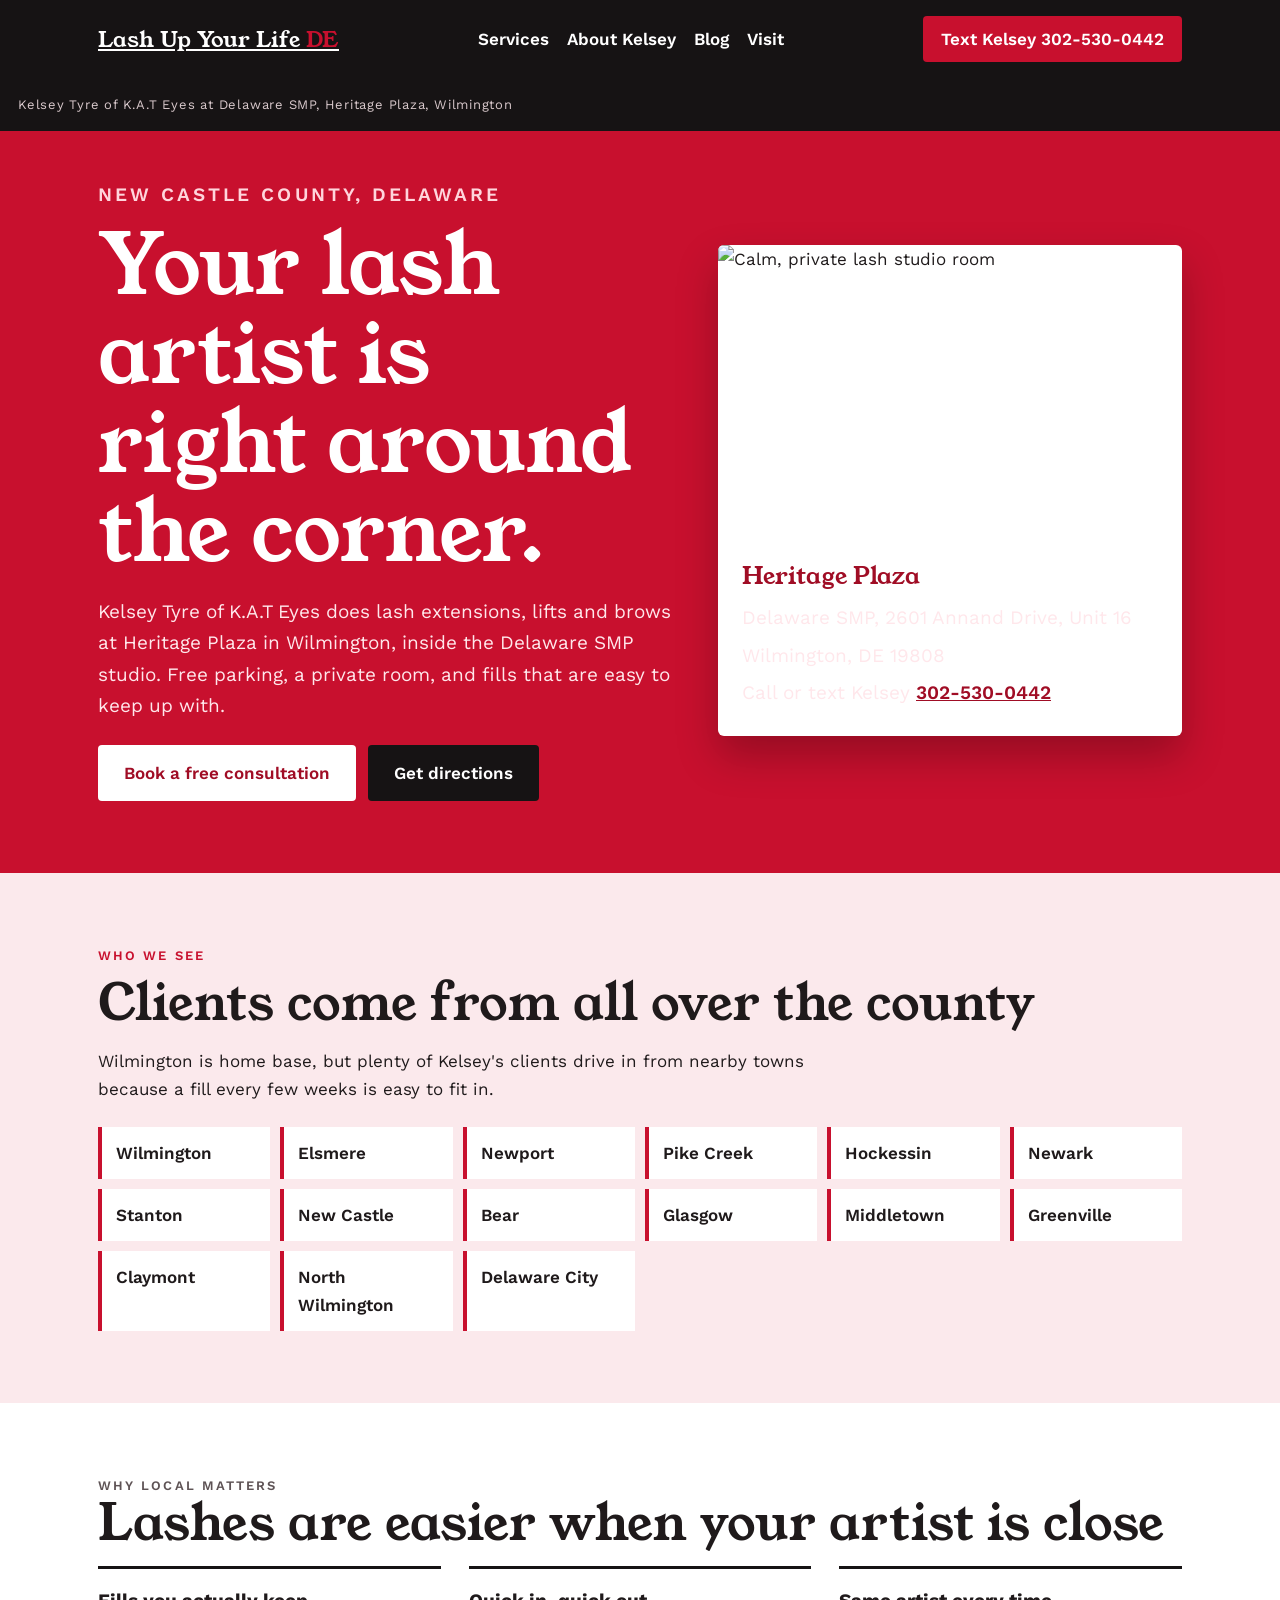
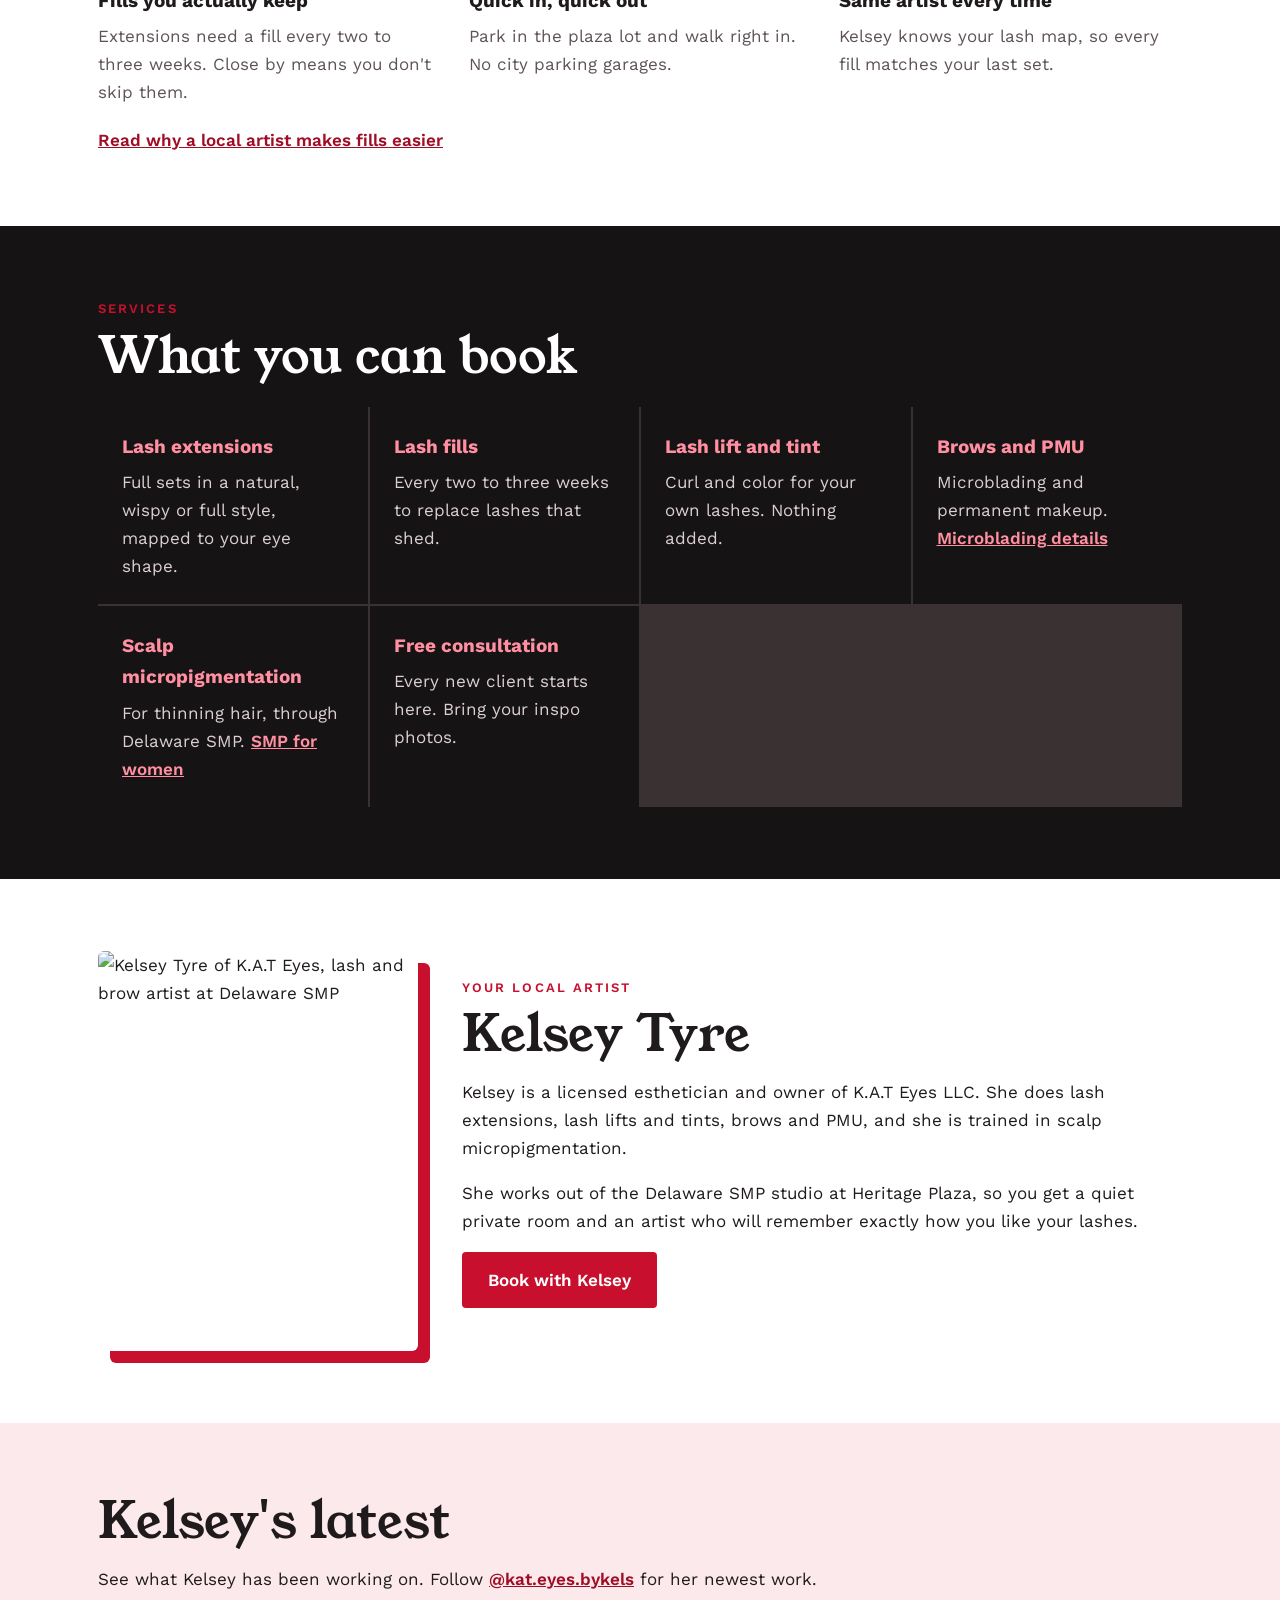
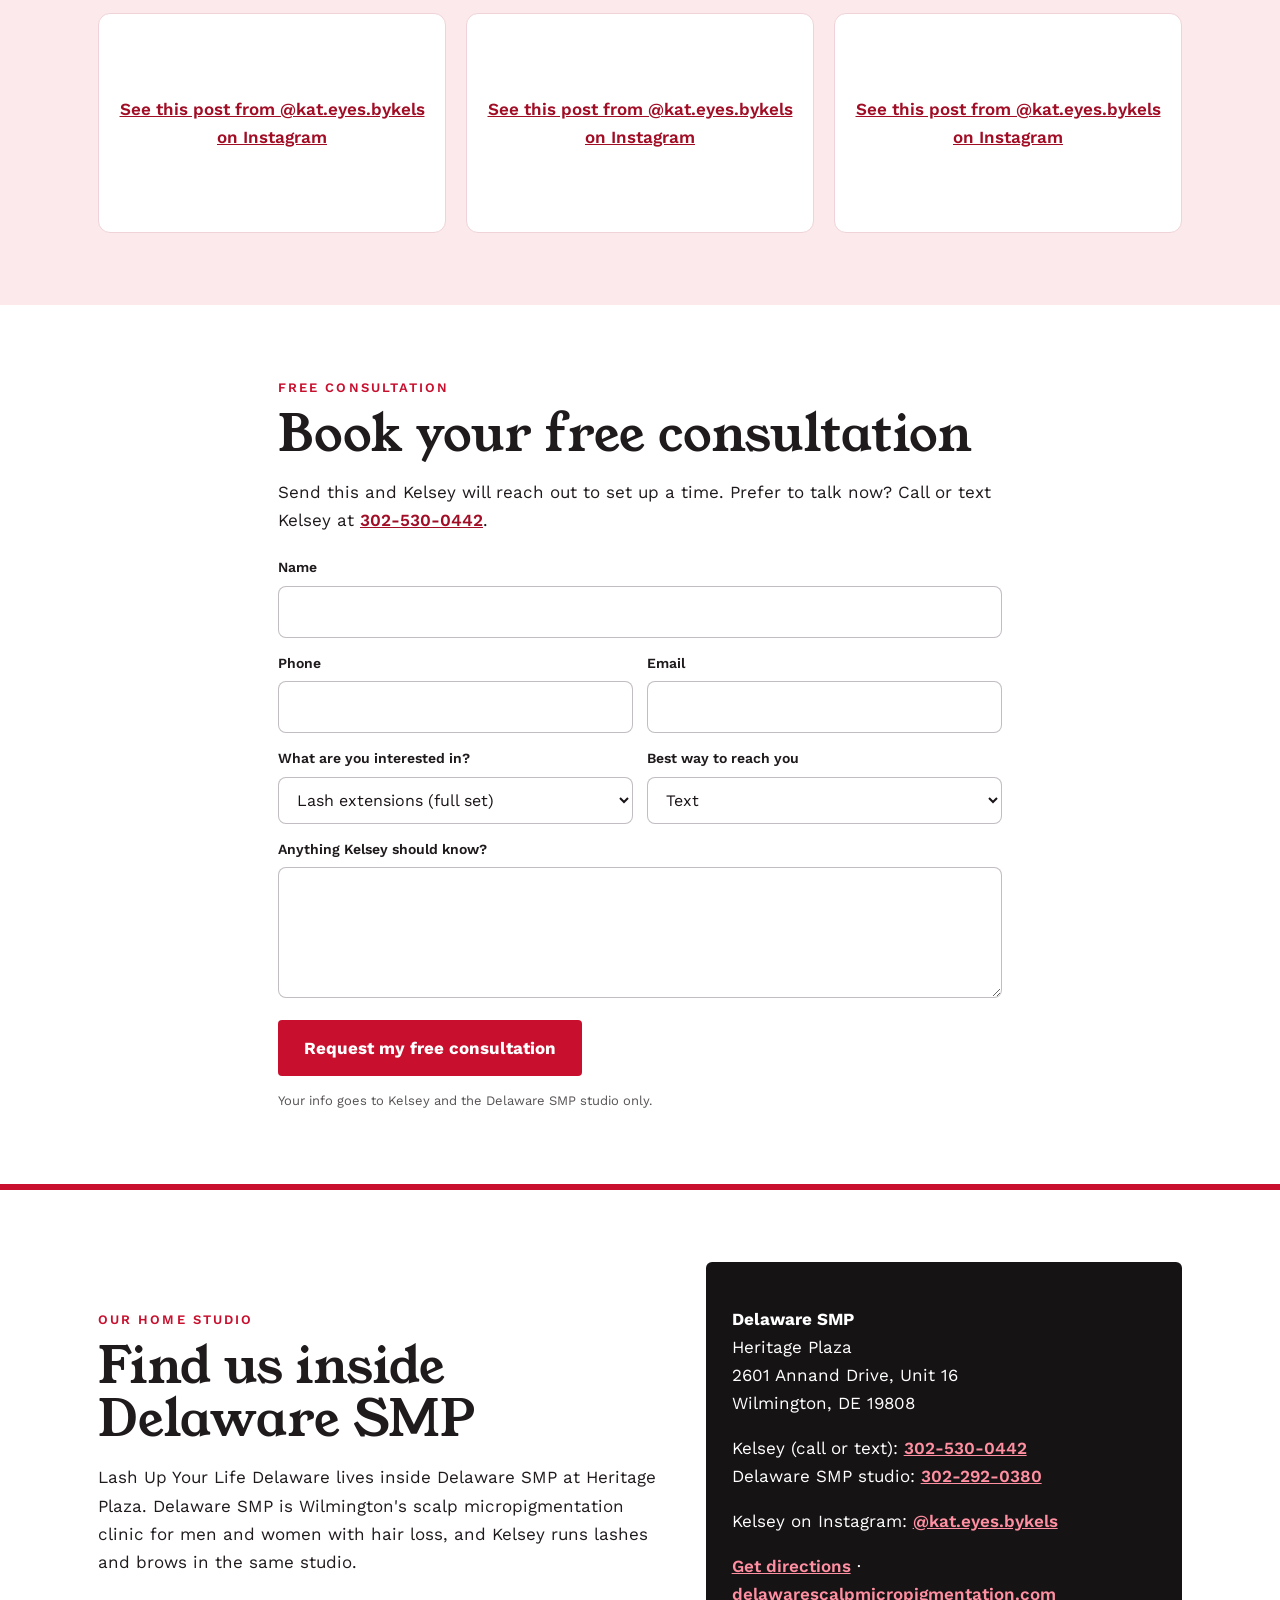
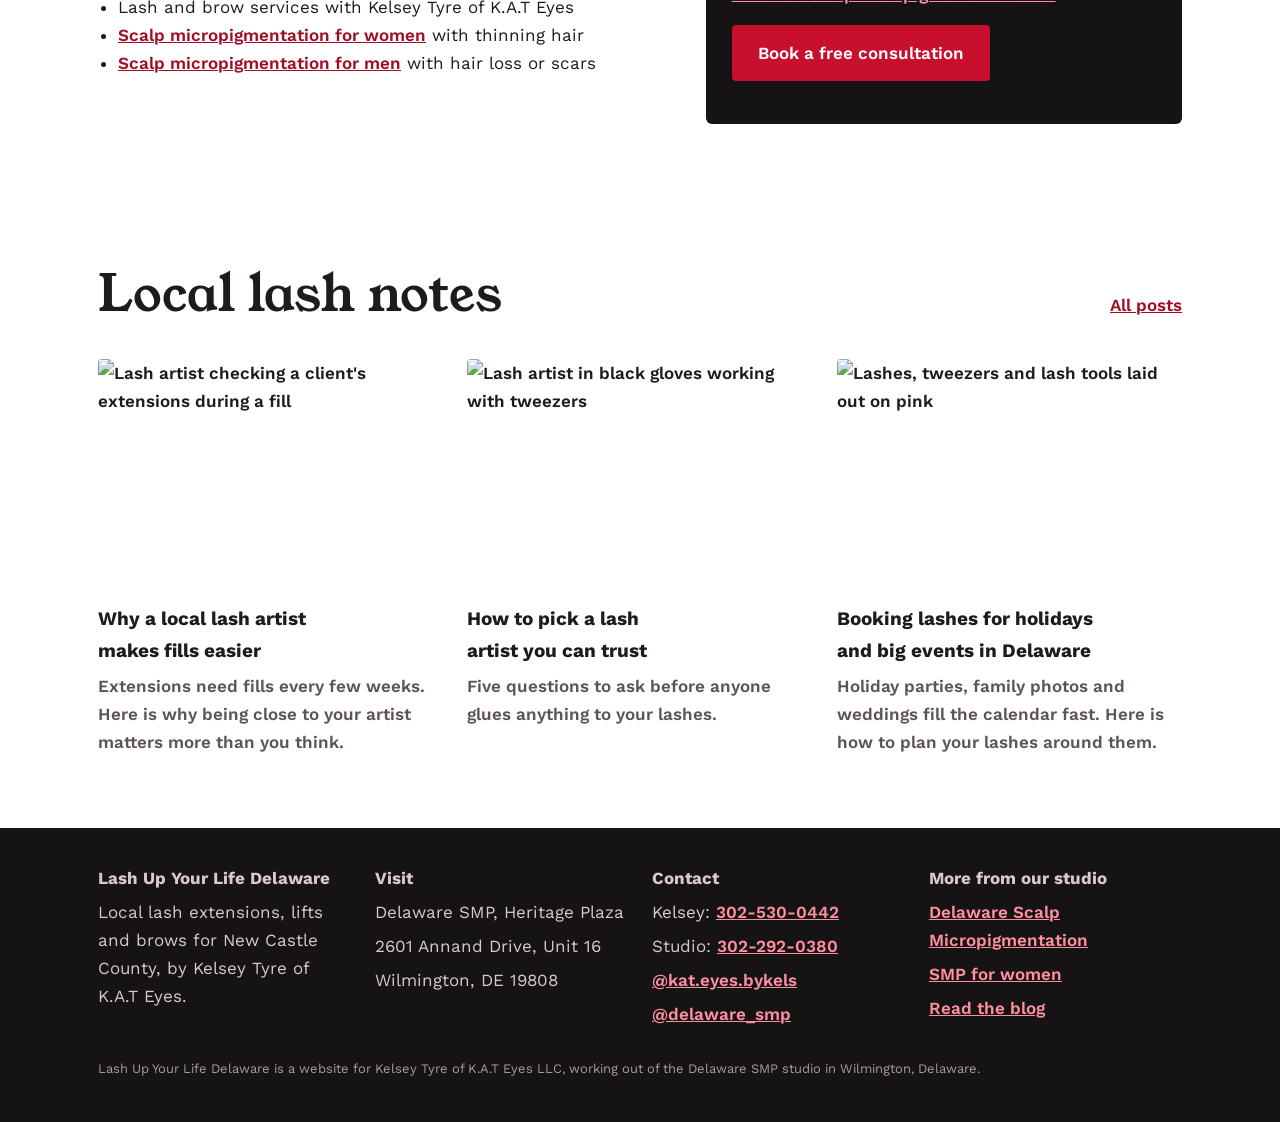
==== index.html @ 557b99e7 "Launch lashupyourlifede.com site" ====
<!doctype html>
<html lang="en">
<head>
<meta charset="utf-8">
<meta name="viewport" content="width=device-width, initial-scale=1, viewport-fit=cover">
<title>Lash Up Your Life Delaware | Lash Extensions in New Castle County</title>
<meta name="description" content="Local lash extensions, lash lifts and brows for Wilmington, Newark, Pike Creek, Hockessin and New Castle County. Kelsey Tyre at Delaware SMP, 2601 Annand Drive.">
<link rel="canonical" href="https://lashupyourlifede.com/">
<meta property="og:type" content="website">
<meta property="og:title" content="Lash Up Your Life Delaware | Lash Extensions in New Castle County">
<meta property="og:description" content="Local lash extensions, lash lifts and brows for Wilmington, Newark, Pike Creek, Hockessin and New Castle County. Kelsey Tyre at Delaware SMP, 2601 Annand Drive.">
<meta property="og:url" content="https://lashupyourlifede.com/">
<meta property="og:image" content="https://images.pexels.com/photos/5128222/pexels-photo-5128222.jpeg?auto=compress&cs=tinysrgb&w=1200">
<link rel="preconnect" href="https://fonts.googleapis.com">
<link rel="preconnect" href="https://fonts.gstatic.com" crossorigin>
<link rel="stylesheet" href="https://fonts.googleapis.com/css2?family=Young+Serif&family=Work+Sans:wght@400;600&display=swap">
<link rel="stylesheet" href="style.css">
</head>
<body>
<a class="skip" href="#main">Skip to content</a>
<script type="application/ld+json">
{"@context":"https://schema.org","@type":"BeautySalon","name":"Lash Up Your Life Delaware","description":"Local lash extensions, lash lifts and brows for New Castle County by Kelsey Tyre at Delaware SMP.","url":"https://lashupyourlifede.com/","telephone":"+1-302-530-0442","image":"https://images.pexels.com/photos/5128222/pexels-photo-5128222.jpeg?auto=compress&cs=tinysrgb&w=1200","address":{"@type":"PostalAddress","streetAddress":"2601 Annand Drive, Unit 16","addressLocality":"Wilmington","addressRegion":"DE","postalCode":"19808","addressCountry":"US"},"employee":{"@type":"Person","name":"Kelsey Tyre","jobTitle":"Licensed esthetician, lash and brow artist","sameAs":"https://www.instagram.com/kat.eyes.bykels/"},"parentOrganization":{"@type":"Organization","name":"Delaware Scalp Micropigmentation","url":"https://delawarescalpmicropigmentation.com/"},"sameAs":["https://www.instagram.com/kat.eyes.bykels/","https://www.instagram.com/delaware_smp/"]}
</script>
<header class="site-head">
<div class="wrap">
<a class="brand" href="index.html">Lash Up Your Life <b>DE</b></a>
<nav aria-label="Main">
<a href="index.html#services">Services</a>
<a href="index.html#kelsey">About Kelsey</a>
<a href="blog/index.html">Blog</a>
<a href="index.html#visit">Visit</a>
</nav>
<a class="head-cta" href="tel:+13025300442">Text Kelsey 302-530-0442</a>
</div>
<p class="tagline wrap">Kelsey Tyre of K.A.T Eyes at Delaware SMP, Heritage Plaza, Wilmington</p>
</header>
<main id="main">
<section class="hero">
<div class="wrap">
<div>
<p class="eyebrow">New Castle County, Delaware</p>
<h1>Your lash artist is right around the corner.</h1>
<p>Kelsey Tyre of K.A.T Eyes does lash extensions, lifts and brows at Heritage Plaza in Wilmington, inside the Delaware SMP studio. Free parking, a private room, and fills that are easy to keep up with.</p>
<div class="actions"><a class="btn" href="#book">Book a free consultation</a><a class="btn dark" href="https://www.google.com/maps/search/?api=1&query=2601+Annand+Drive+Unit+16+Wilmington+DE+19808">Get directions</a></div>
</div>
<div class="addr">
<img src="https://images.pexels.com/photos/5128222/pexels-photo-5128222.jpeg?auto=compress&cs=tinysrgb&w=900" alt="Calm, private lash studio room" loading="lazy">
<div><p class="pin">Heritage Plaza</p><p>Delaware SMP, 2601 Annand Drive, Unit 16</p><p>Wilmington, DE 19808</p><p>Call or text Kelsey <a href="tel:+13025300442">302-530-0442</a></p></div>
</div>
</div>
</section>

<section class="towns">
<div class="wrap">
<p class="eyebrow">Who we see</p>
<h2>Clients come from all over the county</h2>
<p style="max-width:42em">Wilmington is home base, but plenty of Kelsey's clients drive in from nearby towns because a fill every few weeks is easy to fit in.</p>
<ul class="town-grid"><li>Wilmington</li><li>Elsmere</li><li>Newport</li><li>Pike Creek</li><li>Hockessin</li><li>Newark</li><li>Stanton</li><li>New Castle</li><li>Bear</li><li>Glasgow</li><li>Middletown</li><li>Greenville</li><li>Claymont</li><li>North Wilmington</li><li>Delaware City</li></ul>
</div>
</section>

<section class="why">
<div class="wrap">
<p class="eyebrow">Why local matters</p>
<h2>Lashes are easier when your artist is close</h2>
<div class="grid">
<div><h3>Fills you actually keep</h3><p>Extensions need a fill every two to three weeks. Close by means you don't skip them.</p></div>
<div><h3>Quick in, quick out</h3><p>Park in the plaza lot and walk right in. No city parking garages.</p></div>
<div><h3>Same artist every time</h3><p>Kelsey knows your lash map, so every fill matches your last set.</p></div>
</div>
<p style="margin-top:20px"><a href="blog/why-a-local-lash-artist-matters-for-fills.html">Read why a local artist makes fills easier</a></p>
</div>
</section>

<section class="svc" id="services">
<div class="wrap">
<p class="eyebrow">Services</p>
<h2>What you can book</h2>
<div class="list">
<div><h3>Lash extensions</h3><p>Full sets in a natural, wispy or full style, mapped to your eye shape.</p></div>
<div><h3>Lash fills</h3><p>Every two to three weeks to replace lashes that shed.</p></div>
<div><h3>Lash lift and tint</h3><p>Curl and color for your own lashes. Nothing added.</p></div>
<div><h3>Brows and PMU</h3><p>Microblading and permanent makeup. <a href="https://delawarescalpmicropigmentation.com/microblading/">Microblading details</a></p></div>
<div><h3>Scalp micropigmentation</h3><p>For thinning hair, through Delaware SMP. <a href="https://delawarescalpmicropigmentation.com/scalp-micropigmentation-for-women/">SMP for women</a></p></div>
<div><h3>Free consultation</h3><p>Every new client starts here. Bring your inspo photos.</p></div>
</div>
</div>
</section>

<section class="kelsey" id="kelsey">
<div class="wrap">
<img src="https://delawarescalpmicropigmentation.com/wp-content/uploads/2023/03/Kelsey-Bio-Pic.jpeg" alt="Kelsey Tyre of K.A.T Eyes, lash and brow artist at Delaware SMP" loading="lazy">
<div>
<p class="eyebrow">Your local artist</p>
<h2>Kelsey Tyre</h2>
<p>Kelsey is a licensed esthetician and owner of K.A.T Eyes LLC. She does lash extensions, lash lifts and tints, brows and PMU, and she is trained in scalp micropigmentation.</p>
<p>She works out of the Delaware SMP studio at Heritage Plaza, so you get a quiet private room and an artist who will remember exactly how you like your lashes.</p>
<p><a class="btn" href="#book">Book with Kelsey</a></p>
</div>
</div>
</section>

<section class="ig" aria-labelledby="ig-h">
<div class="wrap">
<h2 id="ig-h">Kelsey's latest</h2>
<p>See what Kelsey has been working on. Follow <a href="https://www.instagram.com/kat.eyes.bykels/">@kat.eyes.bykels</a> for her newest work.</p>
<div class="ig-grid"><div><blockquote class="instagram-media" data-instgrm-permalink="https://www.instagram.com/kat.eyes.bykels/reel/ChXa_5qDb-F/" data-instgrm-version="14"><a href="https://www.instagram.com/kat.eyes.bykels/reel/ChXa_5qDb-F/">See this post from @kat.eyes.bykels on Instagram</a></blockquote></div><div><blockquote class="instagram-media" data-instgrm-permalink="https://www.instagram.com/kat.eyes.bykels/reel/DRUWjU0DYQO/" data-instgrm-version="14"><a href="https://www.instagram.com/kat.eyes.bykels/reel/DRUWjU0DYQO/">See this post from @kat.eyes.bykels on Instagram</a></blockquote></div><div><blockquote class="instagram-media" data-instgrm-permalink="https://www.instagram.com/kat.eyes.bykels/p/DbBPO_AkaxG/" data-instgrm-version="14"><a href="https://www.instagram.com/kat.eyes.bykels/p/DbBPO_AkaxG/">See this post from @kat.eyes.bykels on Instagram</a></blockquote></div></div>
</div>
</section>
<script async src="https://www.instagram.com/embed.js"></script>

<section class="book" id="book" aria-labelledby="book-h">
<div class="wrap narrow">
<p class="eyebrow">Free consultation</p>
<h2 id="book-h">Book your free consultation</h2>
<p>Send this and Kelsey will reach out to set up a time. Prefer to talk now? Call or text Kelsey at <a href="tel:+13025300442">302-530-0442</a>.</p>
<form class="book-form" action="https://formsubmit.co/delawaresmp@gmail.com" method="POST">
<input type="hidden" name="_subject" value="New consult request from lashupyourlifede.com">
<input type="hidden" name="_cc" value="kat.eyes.bykels@gmail.com">
<input type="hidden" name="_template" value="table">
<input type="hidden" name="_next" value="https://lashupyourlifede.com/thanks.html">
<input type="hidden" name="Website" value="lashupyourlifede.com">
<input type="hidden" name="Came from" class="src" value="Direct or unknown">
<input type="hidden" name="Page" class="pg" value="">
<input type="text" name="_honey" class="hp" tabindex="-1" autocomplete="off" aria-hidden="true">
<div class="row"><label for="f-name">Name</label><input id="f-name" name="Name" required autocomplete="name"></div>
<div class="row two"><div><label for="f-phone">Phone</label><input id="f-phone" name="Phone" type="tel" required autocomplete="tel"></div>
<div><label for="f-email">Email</label><input id="f-email" name="email" type="email" required autocomplete="email"></div></div>
<div class="row two"><div><label for="f-svc">What are you interested in?</label><select id="f-svc" name="Service"><option>Lash extensions (full set)</option><option>Lash fill</option><option>Lash lift and tint</option><option>Microblading or brows</option><option>Scalp micropigmentation</option><option>Not sure yet</option></select></div>
<div><label for="f-pref">Best way to reach you</label><select id="f-pref" name="Contact preference"><option>Text</option><option>Call</option><option>Email</option></select></div></div>
<div class="row"><label for="f-msg">Anything Kelsey should know?</label><textarea id="f-msg" name="Message" rows="4"></textarea></div>
<button class="btn" type="submit">Request my free consultation</button>
<p class="fine">Your info goes to Kelsey and the Delaware SMP studio only.</p>
</form>
<script>
(function(){try{var f=document.querySelector('.book-form');if(!f)return;var q=new URLSearchParams(location.search),r=document.referrer,src='Direct or unknown';
if(q.get('utm_source'))src=q.get('utm_source')+(q.get('utm_campaign')?' / '+q.get('utm_campaign'):'');
else if(r){var h=new URL(r).hostname.replace(/^www\./,'');if(h!==location.hostname.replace(/^www\./,''))src=/google\./.test(h)?'Google search':/instagram\./.test(h)?'Instagram':/facebook\.|fb\./.test(h)?'Facebook':/bing\./.test(h)?'Bing':h;}
try{var saved=sessionStorage.getItem('lead_src');if(saved&&src==='Direct or unknown')src=saved;else sessionStorage.setItem('lead_src',src);}catch(e){}
f.querySelector('.src').value=src;f.querySelector('.pg').value=location.href.split('#')[0];}catch(e){}})();
</script>
</div>
</section>
<section class="smp-block" id="visit" aria-labelledby="smp-h">
<div class="wrap">
<div>
<p class="eyebrow">Our home studio</p>
<h2 id="smp-h">Find us inside Delaware SMP</h2>
<p>Lash Up Your Life Delaware lives inside Delaware SMP at Heritage Plaza. Delaware SMP is Wilmington's scalp micropigmentation clinic for men and women with hair loss, and Kelsey runs lashes and brows in the same studio.</p>
<ul>
<li>Lash and brow services with Kelsey Tyre of K.A.T Eyes</li>
<li><a href="https://delawarescalpmicropigmentation.com/scalp-micropigmentation-for-women/">Scalp micropigmentation for women</a> with thinning hair</li>
<li><a href="https://delawarescalpmicropigmentation.com/">Scalp micropigmentation for men</a> with hair loss or scars</li>
</ul>
</div>
<div class="smp-card">
<p><strong>Delaware SMP</strong><br>Heritage Plaza<br>2601 Annand Drive, Unit 16<br>Wilmington, DE 19808</p>
<p>Kelsey (call or text): <a href="tel:+13025300442">302-530-0442</a><br>Delaware SMP studio: <a href="tel:+13022920380">302-292-0380</a></p>
<p>Kelsey on Instagram: <a href="https://www.instagram.com/kat.eyes.bykels/">@kat.eyes.bykels</a></p>
<p><a href="https://www.google.com/maps/search/?api=1&query=2601+Annand+Drive+Unit+16+Wilmington+DE+19808">Get directions</a> · <a href="https://delawarescalpmicropigmentation.com/">delawarescalpmicropigmentation.com</a></p>
<p><a class="btn" href="#book">Book a free consultation</a></p>
</div>
</div>
</section>

<section class="blog-teaser" aria-labelledby="blog-h">
<div class="wrap">
<div class="teaser-head"><h2 id="blog-h">Local lash notes</h2><a href="blog/index.html">All posts</a></div>
<div class="post-list"><a class="post-card" href="blog/why-a-local-lash-artist-matters-for-fills.html"><img src="https://images.pexels.com/photos/5128233/pexels-photo-5128233.jpeg?auto=compress&cs=tinysrgb&w=1200" alt="Lash artist checking a client&#x27;s extensions during a fill" loading="lazy"><h3>Why a local lash artist makes fills easier</h3><p>Extensions need fills every few weeks. Here is why being close to your artist matters more than you think.</p></a><a class="post-card" href="blog/how-to-pick-a-lash-artist.html"><img src="https://images.pexels.com/photos/5128234/pexels-photo-5128234.jpeg?auto=compress&cs=tinysrgb&w=1200" alt="Lash artist in black gloves working with tweezers" loading="lazy"><h3>How to pick a lash artist you can trust</h3><p>Five questions to ask before anyone glues anything to your lashes.</p></a><a class="post-card" href="blog/booking-lashes-for-holidays-and-events.html"><img src="https://images.pexels.com/photos/8558539/pexels-photo-8558539.jpeg?auto=compress&cs=tinysrgb&w=1200" alt="Lashes, tweezers and lash tools laid out on pink" loading="lazy"><h3>Booking lashes for holidays and big events in Delaware</h3><p>Holiday parties, family photos and weddings fill the calendar fast. Here is how to plan your lashes around them.</p></a></div>
</div>
</section>

</main>
<footer class="site-foot">
<div class="wrap">
<div><p><strong>Lash Up Your Life Delaware</strong></p><p>Local lash extensions, lifts and brows for New Castle County, by Kelsey Tyre of K.A.T Eyes.</p></div>
<div><p><strong>Visit</strong></p><p>Delaware SMP, Heritage Plaza</p><p>2601 Annand Drive, Unit 16</p><p>Wilmington, DE 19808</p></div>
<div><p><strong>Contact</strong></p><p>Kelsey: <a href="tel:+13025300442">302-530-0442</a></p><p>Studio: <a href="tel:+13022920380">302-292-0380</a></p><p><a href="https://www.instagram.com/kat.eyes.bykels/">@kat.eyes.bykels</a></p><p><a href="https://www.instagram.com/delaware_smp/">@delaware_smp</a></p></div>
<div><p><strong>More from our studio</strong></p><p><a href="https://delawarescalpmicropigmentation.com/">Delaware Scalp Micropigmentation</a></p><p><a href="https://delawarescalpmicropigmentation.com/scalp-micropigmentation-for-women/">SMP for women</a></p><p><a href="blog/index.html">Read the blog</a></p></div>
<p class="legal">Lash Up Your Life Delaware is a website for Kelsey Tyre of K.A.T Eyes LLC, working out of the Delaware SMP studio in Wilmington, Delaware.</p>
</div>
</footer>
</body>
</html>
---- style.css ----
*{box-sizing:border-box}
html{scroll-behavior:smooth}
@media (prefers-reduced-motion:reduce){html{scroll-behavior:auto}}
body{margin:0}
img{max-width:100%;display:block}
a:focus-visible,button:focus-visible,summary:focus-visible{outline:3px solid currentColor;outline-offset:3px}
.wrap{max-width:1120px;margin:0 auto;padding-left:max(18px,env(safe-area-inset-left,0px));padding-right:max(18px,env(safe-area-inset-right,0px))}
.narrow{max-width:760px}
h1,h2,h3{text-wrap:balance}
.skip{position:absolute;left:-999px}.skip:focus{left:12px;top:12px;z-index:9;background:#fff;color:#000;padding:8px}
.site-head .wrap{display:flex;align-items:center;justify-content:space-between;gap:14px;flex-wrap:wrap;padding-block:16px}
.site-head nav{display:flex;gap:18px;flex-wrap:wrap}
.site-head nav a{text-decoration:none}
.instagram-media{margin:0!important;min-width:0!important;width:100%!important;max-width:100%!important}
blockquote.instagram-media{display:flex;align-items:center;justify-content:center;min-height:220px;padding:20px;text-align:center;border-radius:12px}
.smp-block .wrap{display:grid;grid-template-columns:1.2fr 1fr;gap:36px;align-items:center}
.smp-block .wrap>*{min-width:0}
.smp-block ul{margin:0;padding-left:20px}
@media(max-width:760px){.smp-block .wrap{grid-template-columns:1fr}}
.site-foot .wrap{display:grid;grid-template-columns:repeat(auto-fit,minmax(200px,1fr));gap:24px;padding-block:36px}
.site-foot p{margin:0 0 6px}
.site-foot .legal{grid-column:1/-1;font-size:13px;opacity:.75}
.post-list{display:grid;grid-template-columns:repeat(auto-fit,minmax(260px,1fr));gap:24px}
.post-card{display:flex;flex-direction:column;text-decoration:none;color:inherit}
.post-card img{width:100%;aspect-ratio:3/2;object-fit:cover}
.post-card h3{margin:14px 0 6px}
.post-card p{margin:0}
article.post{padding-block:48px 64px}
article.post .lead{font-size:1.15em}
article.post img.cover{width:100%;aspect-ratio:16/8;object-fit:cover;margin:24px 0}
article.post h2{margin-top:1.6em}
.crumbs{font-size:14px;margin-bottom:14px}
.book{scroll-margin-top:90px}
.book-form{display:grid;gap:14px;margin-top:22px}
.book-form .row.two{display:grid;grid-template-columns:1fr 1fr;gap:14px}
.book-form .row.two>div{min-width:0}
@media(max-width:600px){.book-form .row.two{grid-template-columns:1fr}}
.book-form label{display:block;font-size:14px;font-weight:600;margin-bottom:6px}
.book-form input,.book-form select,.book-form textarea{width:100%;font:inherit;font-size:16px;padding:12px 14px;border:1px solid rgba(120,110,120,.45);border-radius:8px;background:#fff;color:#1a1418}
.book-form button{border:0;cursor:pointer;justify-self:start;font:inherit;font-weight:700}
.book-form .fine{font-size:13px;opacity:.75;margin:0}
.hp{position:absolute!important;left:-9999px!important;height:1px;width:1px;opacity:0}

/* Layout: red hero with a studio address card, town grid, local-first copy, black and white sections */
:root{--red:#c8102e;--red2:#a00d25;--rose:#fbe9ec;--white:#ffffff;--noir:#161314;--ink:#1f1a1b;--muted:#5e5355;--line:#efd3d8;
--display:"Young Serif",Georgia,serif;--body:"Work Sans",system-ui,sans-serif}
body{background:var(--white);color:var(--ink);font:17px/1.65 var(--body)}
a{color:var(--red2);font-weight:600}
.site-head{background:var(--noir);color:#fff}
.site-head a{color:#fff}
.brand{font:22px var(--display)}
.brand b{color:var(--red);font-weight:400}
.head-cta{background:var(--red);padding:9px 18px;border-radius:4px;text-decoration:none}
.tagline{margin:0;padding-bottom:12px;font-size:13px;color:#d9c9cc;letter-spacing:.06em}
.eyebrow{font-size:13px;letter-spacing:.16em;text-transform:uppercase;color:var(--red);font-weight:600;margin:0 0 10px}
h1,h2{font-family:var(--display);font-weight:400;line-height:1.06;margin:0 0 16px}
h2{font-size:clamp(32px,5vw,50px)}
h3{font-size:19px;margin:0 0 6px}
.btn{display:inline-block;background:var(--red);color:#fff;text-decoration:none;padding:14px 26px;border-radius:4px;font-weight:600}
.btn.dark{background:var(--noir)}
section{padding-block:72px}
.hero{background:var(--red);color:#fff;padding-block:48px 72px}
.hero .wrap{display:grid;grid-template-columns:1.25fr 1fr;gap:40px;align-items:center}
.hero .wrap>*{min-width:0}
.hero .eyebrow{color:#ffd5dc}
.hero h1{font-size:clamp(42px,7.4vw,84px)}
.hero p{font-size:19px;max-width:32em;color:#ffe7eb}
.hero .actions{display:flex;gap:12px;flex-wrap:wrap;margin-top:24px}
.hero .btn{background:#fff;color:var(--red2)}
.hero .btn.dark{background:var(--noir);color:#fff}
.addr{background:#fff;color:var(--ink);border-radius:6px;overflow:hidden;box-shadow:0 20px 40px rgba(0,0,0,.25)}
.addr img{width:100%;aspect-ratio:16/10;object-fit:cover}
.addr div{padding:22px 24px}
.addr p{margin:0 0 6px}
.addr .pin{font-family:var(--display);font-size:24px;color:var(--red2)}
@media(max-width:820px){.hero .wrap{grid-template-columns:1fr}}
.towns{background:var(--rose)}
.town-grid{display:grid;grid-template-columns:repeat(auto-fill,minmax(160px,1fr));gap:10px;list-style:none;padding:0;margin:24px 0 0}
.town-grid li{background:#fff;border-left:4px solid var(--red);padding:12px 14px;font-weight:600}
.why .grid{display:grid;grid-template-columns:repeat(auto-fit,minmax(240px,1fr));gap:28px}
.why .grid div{border-top:3px solid var(--noir);padding-top:16px}
.why p{margin:0;color:var(--muted)}
.svc{background:var(--noir);color:#fff}
.svc h2{color:#fff}
.svc .list{display:grid;grid-template-columns:repeat(auto-fit,minmax(250px,1fr));gap:2px;background:#3a3133;margin-top:24px}
.svc .list div{background:var(--noir);padding:24px}
.svc .list h3{color:#ff8fa1}
.svc .list p{margin:0;color:#ddd0d2}
.svc a{color:#ff8fa1}
.kelsey .wrap{display:grid;grid-template-columns:320px 1fr;gap:44px;align-items:center}
.kelsey .wrap>*{min-width:0}
.kelsey img{width:100%;aspect-ratio:4/5;object-fit:cover;border-radius:6px;box-shadow:12px 12px 0 var(--red)}
@media(max-width:720px){.kelsey .wrap{grid-template-columns:1fr}.kelsey img{max-width:280px}}
.ig{background:var(--rose)}
.ig-grid{display:grid;grid-template-columns:repeat(auto-fit,minmax(260px,1fr));gap:20px;margin-top:20px}
blockquote.instagram-media{background:#fff;border:1px solid var(--line)}
.smp-block{background:var(--white);border-top:6px solid var(--red)}
.smp-card{background:var(--noir);color:#fff;border-radius:6px;padding:26px}
.smp-card a{color:#ff8fa1}
.smp-card .btn{color:#fff}
.teaser-head{display:flex;justify-content:space-between;align-items:baseline;gap:12px;flex-wrap:wrap;margin-bottom:22px}
.post-card img{border-radius:4px}
.post-card p{color:var(--muted)}
.blog-hero{background:var(--red);color:#fff;padding-block:48px}
.blog-hero a{color:#fff}
.blog-hero h1{font-size:clamp(38px,6vw,64px)}
.site-foot{background:var(--noir);color:#d9c9cc}
.site-foot a{color:#ff8fa1}
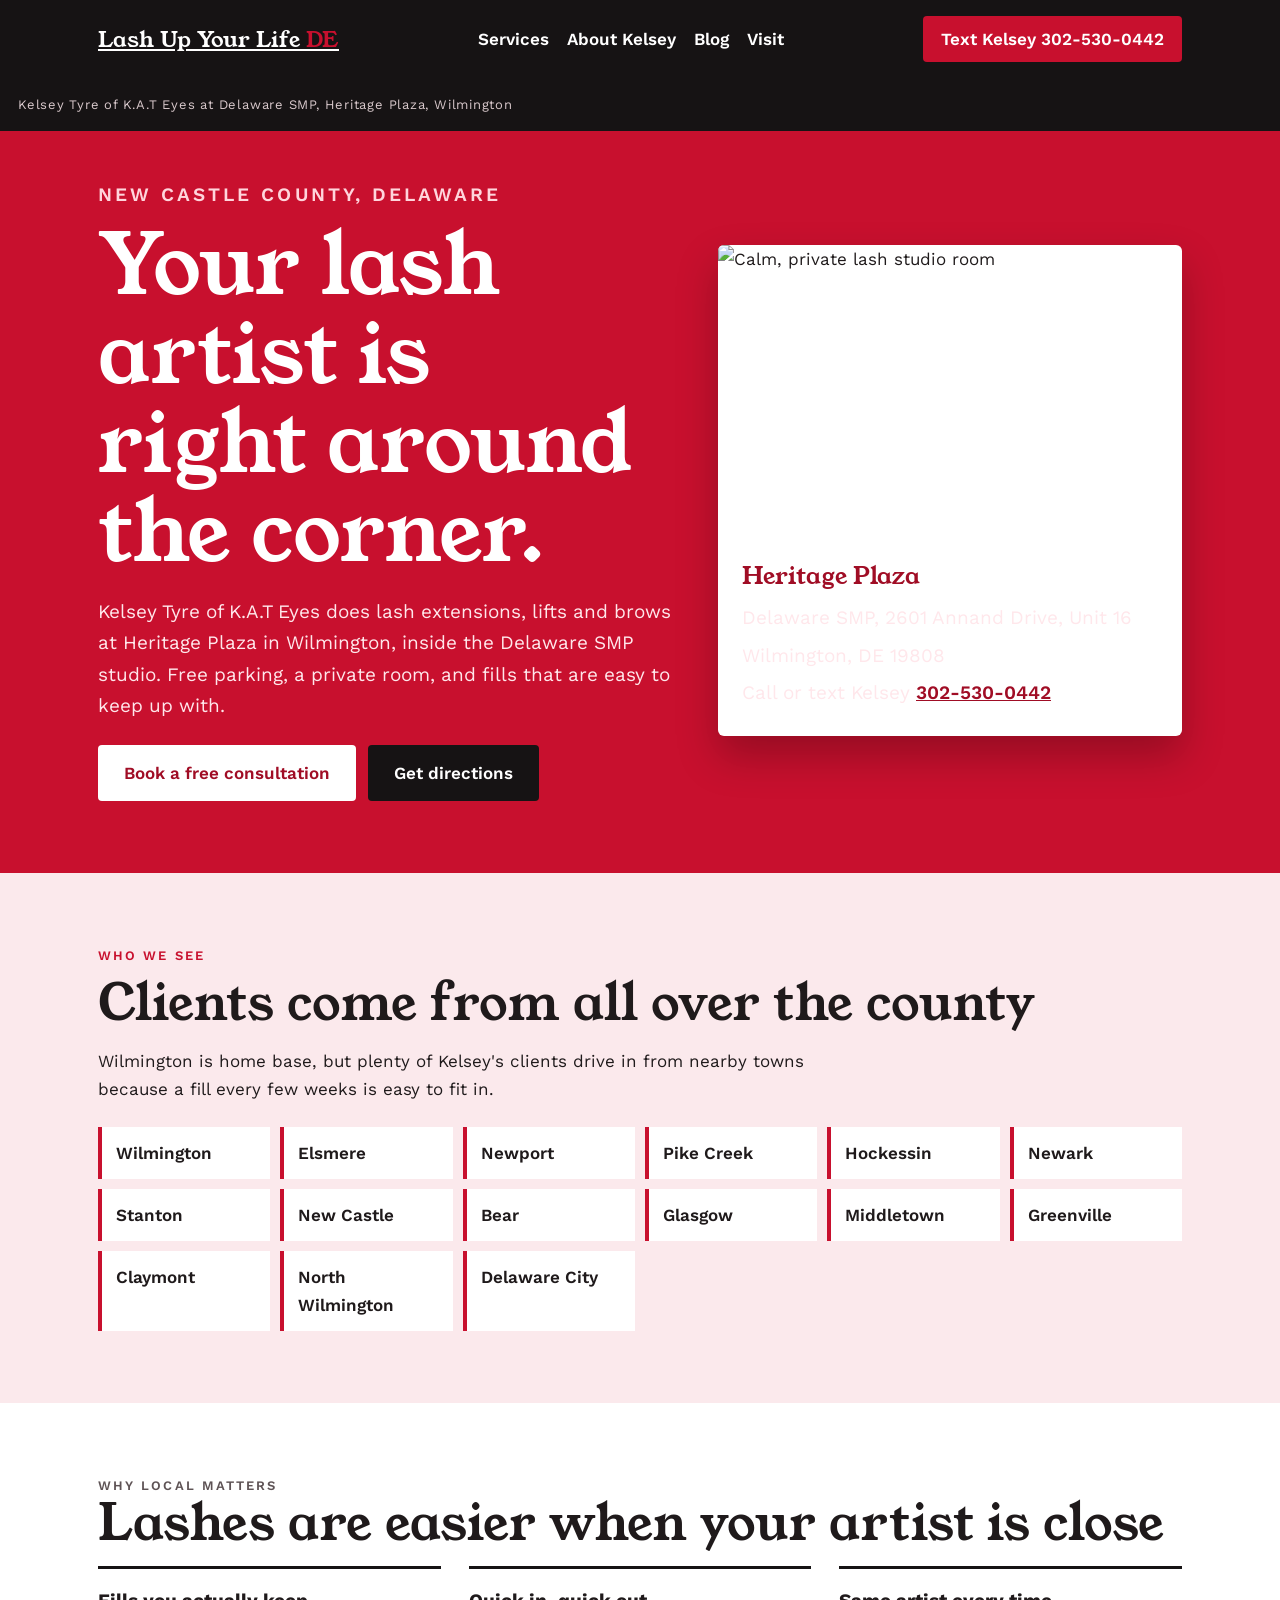
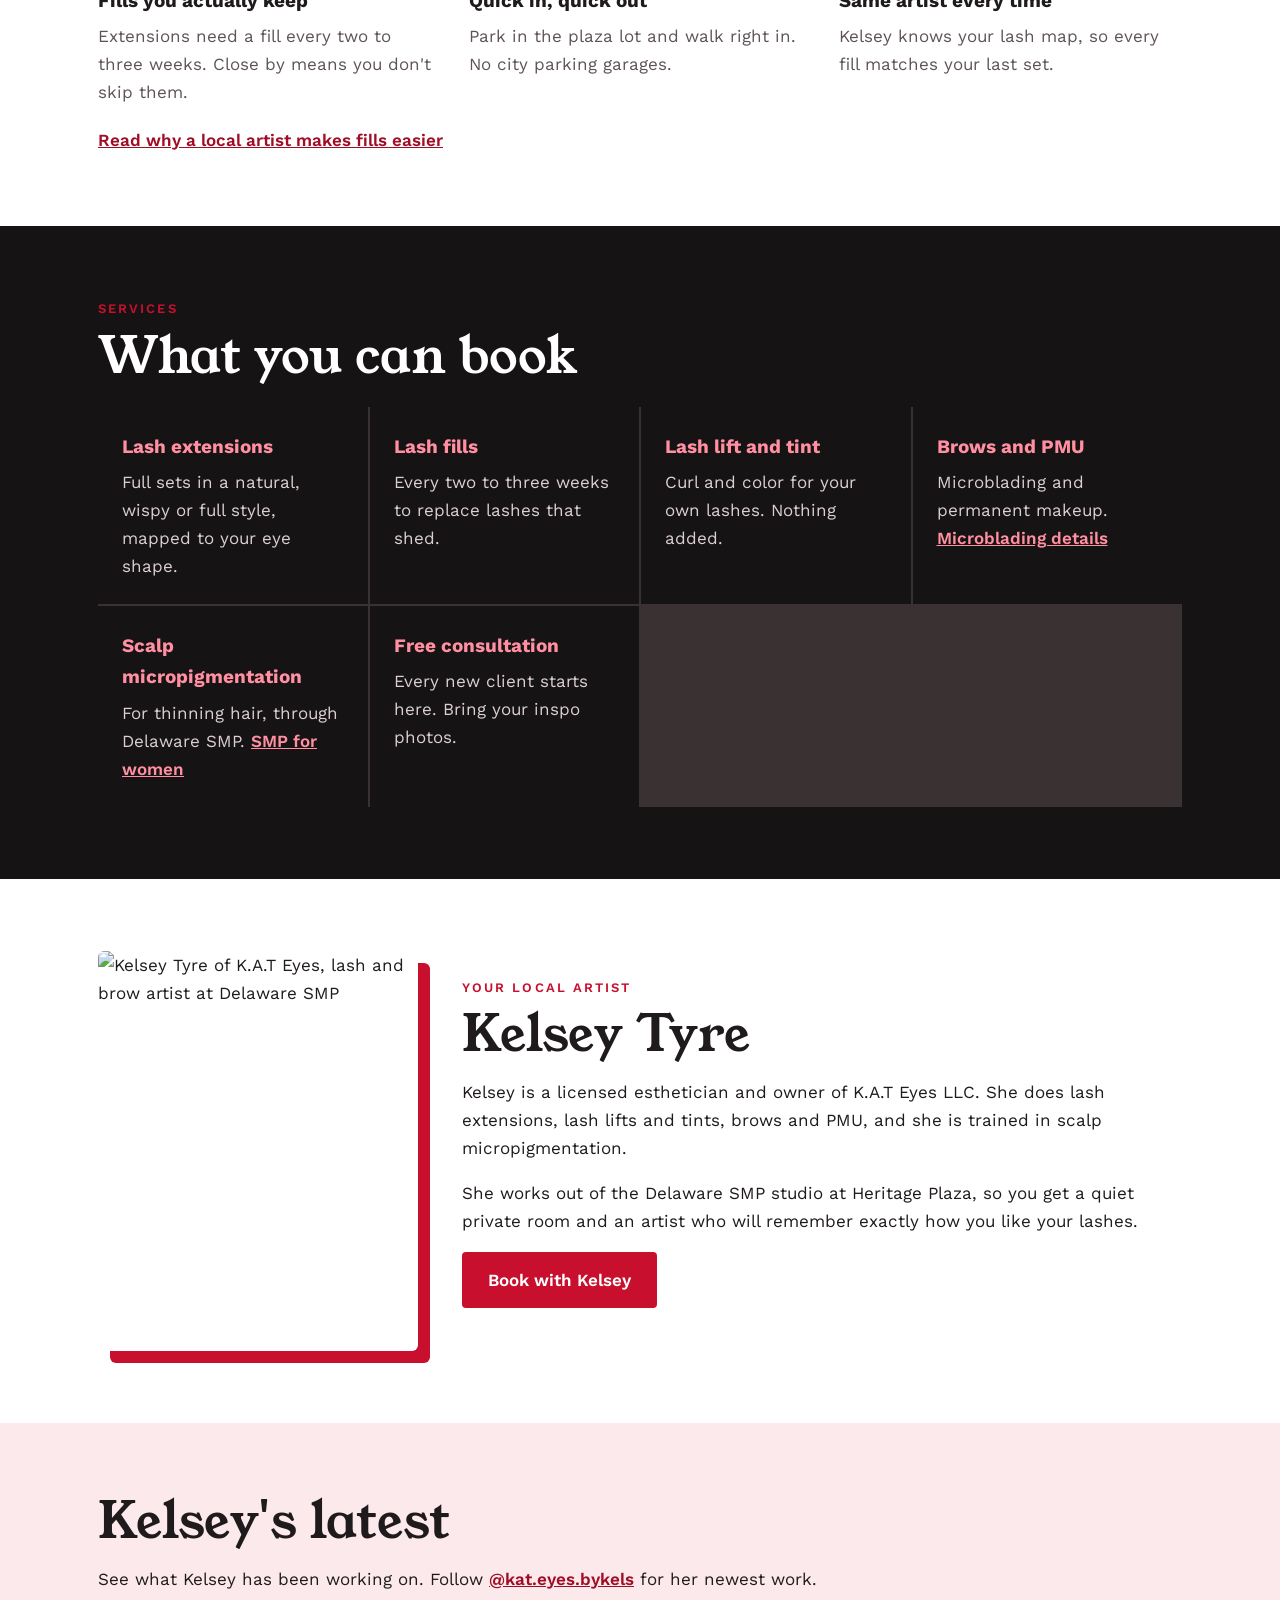
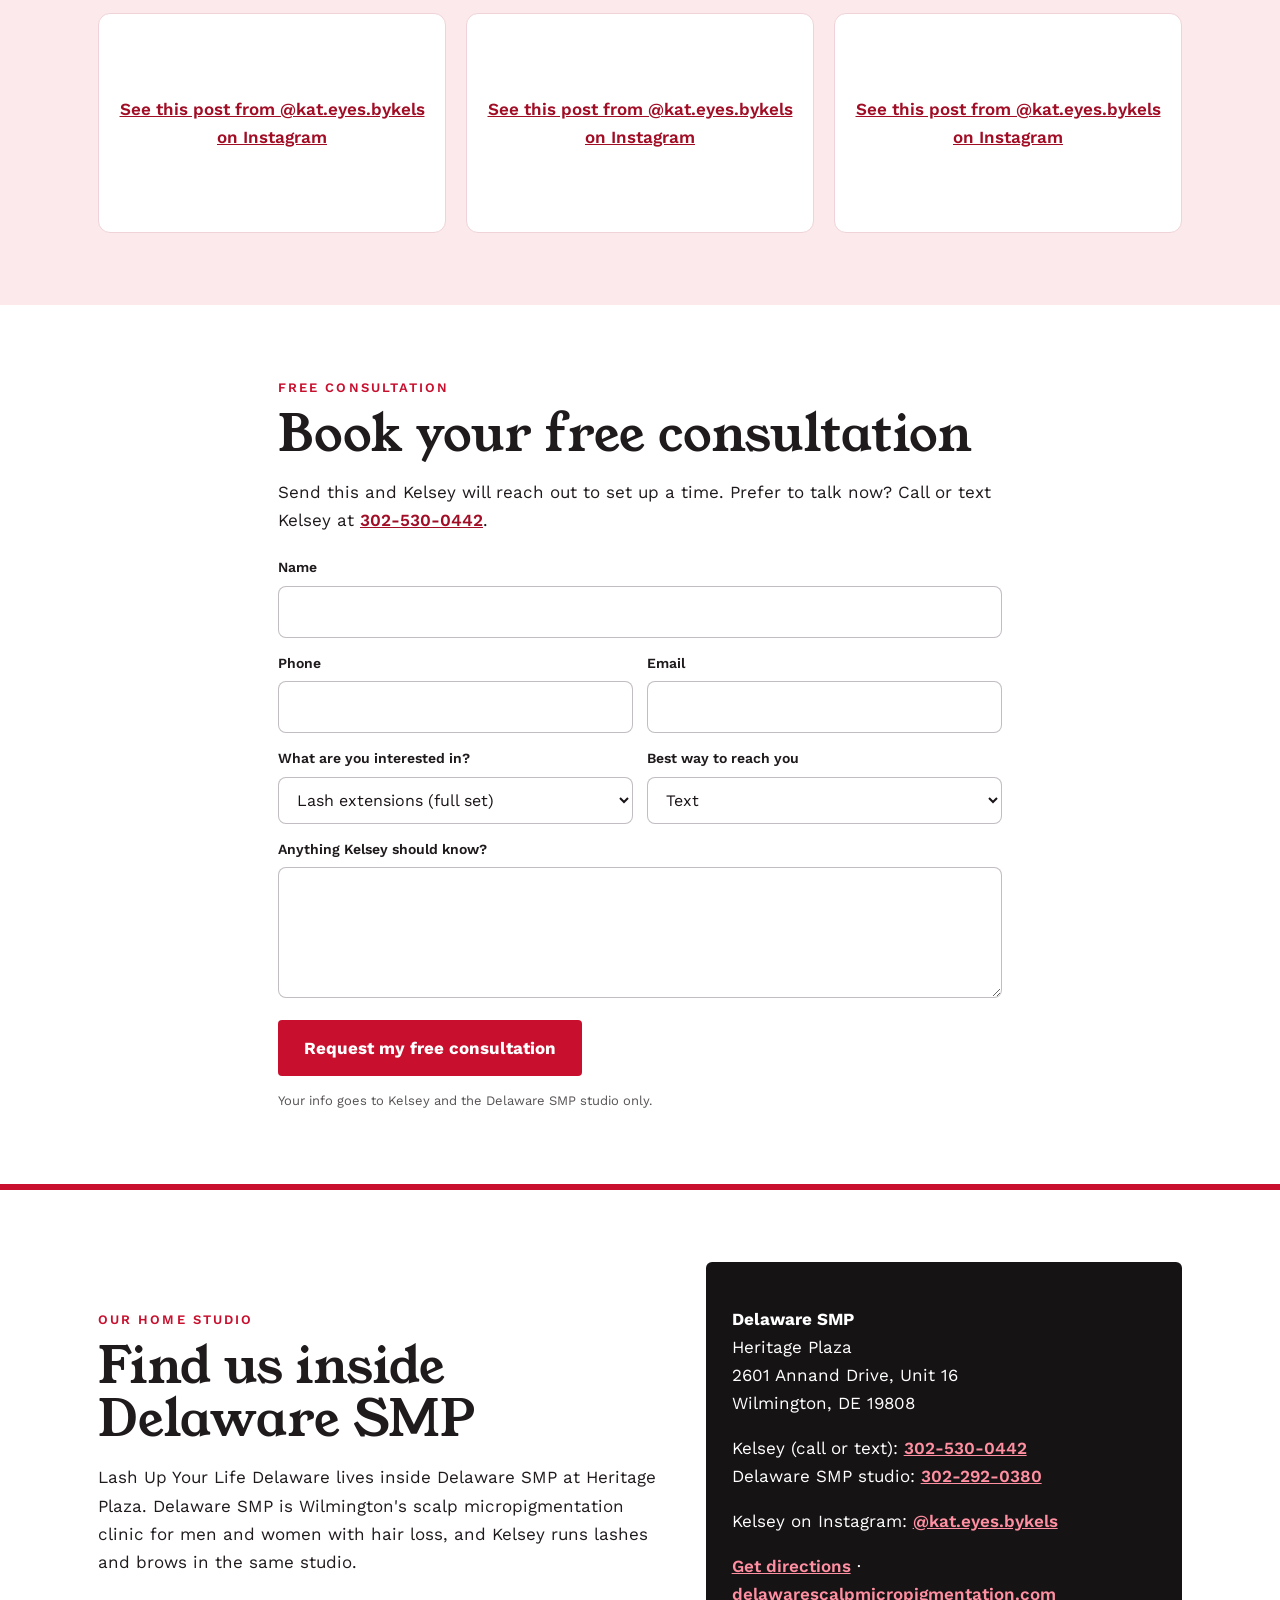
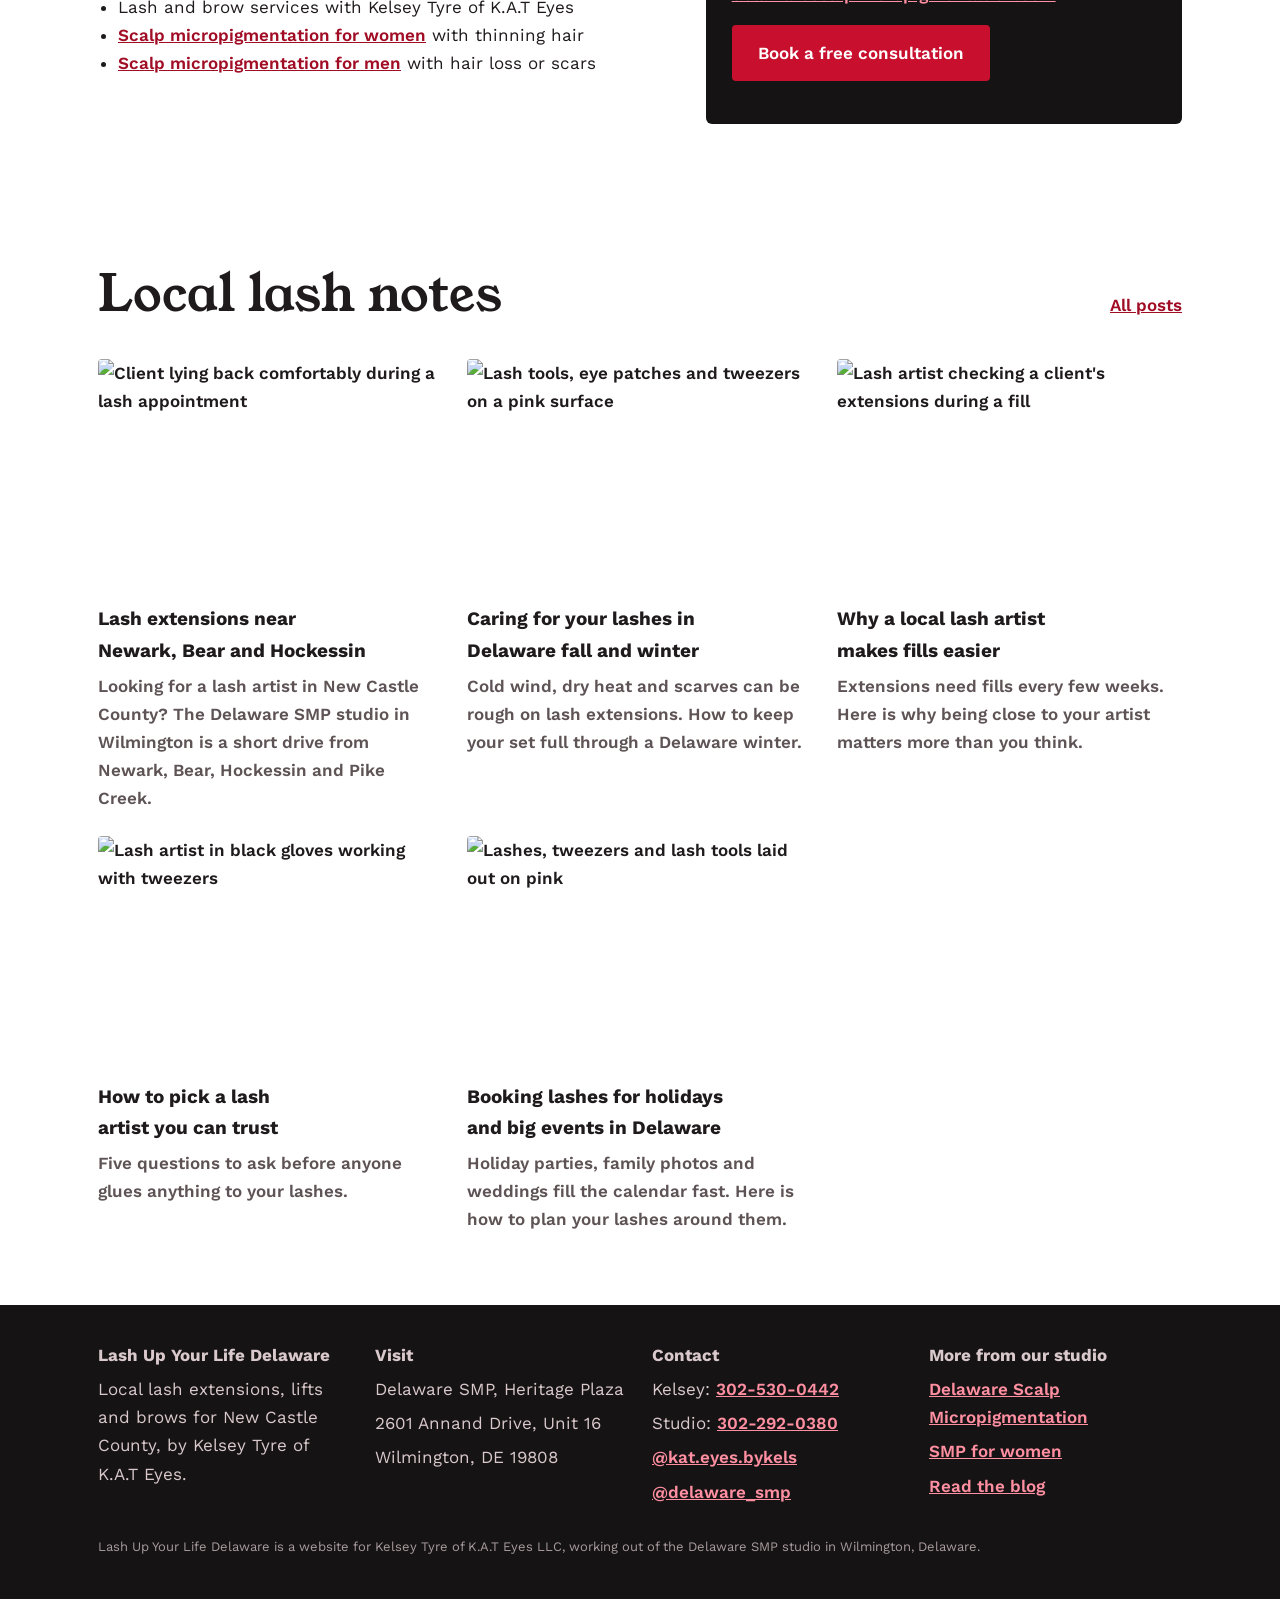
==== commit 90fcf7c7: "Add 2 new blog posts Co-Authored-By: Claude Opus 5.5 <noreply@anthropic.com> Claude-Session: https:/" ====
--- a/index.html
+++ b/index.html
@@ -118,6 +118,7 @@
 <input type="hidden" name="_subject" value="New consult request from lashupyourlifede.com">
 <input type="hidden" name="_cc" value="kat.eyes.bykels@gmail.com">
 <input type="hidden" name="_template" value="table">
+<input type="hidden" name="_captcha" value="false">
 <input type="hidden" name="_next" value="https://lashupyourlifede.com/thanks.html">
 <input type="hidden" name="Website" value="lashupyourlifede.com">
 <input type="hidden" name="Came from" class="src" value="Direct or unknown">
@@ -166,7 +167,7 @@
 <section class="blog-teaser" aria-labelledby="blog-h">
 <div class="wrap">
 <div class="teaser-head"><h2 id="blog-h">Local lash notes</h2><a href="blog/index.html">All posts</a></div>
-<div class="post-list"><a class="post-card" href="blog/why-a-local-lash-artist-matters-for-fills.html"><img src="https://images.pexels.com/photos/5128233/pexels-photo-5128233.jpeg?auto=compress&cs=tinysrgb&w=1200" alt="Lash artist checking a client&#x27;s extensions during a fill" loading="lazy"><h3>Why a local lash artist makes fills easier</h3><p>Extensions need fills every few weeks. Here is why being close to your artist matters more than you think.</p></a><a class="post-card" href="blog/how-to-pick-a-lash-artist.html"><img src="https://images.pexels.com/photos/5128234/pexels-photo-5128234.jpeg?auto=compress&cs=tinysrgb&w=1200" alt="Lash artist in black gloves working with tweezers" loading="lazy"><h3>How to pick a lash artist you can trust</h3><p>Five questions to ask before anyone glues anything to your lashes.</p></a><a class="post-card" href="blog/booking-lashes-for-holidays-and-events.html"><img src="https://images.pexels.com/photos/8558539/pexels-photo-8558539.jpeg?auto=compress&cs=tinysrgb&w=1200" alt="Lashes, tweezers and lash tools laid out on pink" loading="lazy"><h3>Booking lashes for holidays and big events in Delaware</h3><p>Holiday parties, family photos and weddings fill the calendar fast. Here is how to plan your lashes around them.</p></a></div>
+<div class="post-list"><a class="post-card" href="blog/lash-extensions-near-newark-bear-and-hockessin.html"><img src="https://images.pexels.com/photos/5128222/pexels-photo-5128222.jpeg?auto=compress&cs=tinysrgb&w=1200" alt="Client lying back comfortably during a lash appointment" loading="lazy"><h3>Lash extensions near Newark, Bear and Hockessin</h3><p>Looking for a lash artist in New Castle County? The Delaware SMP studio in Wilmington is a short drive from Newark, Bear, Hockessin and Pike Creek.</p></a><a class="post-card" href="blog/caring-for-lashes-in-delaware-fall-and-winter.html"><img src="https://images.pexels.com/photos/8558539/pexels-photo-8558539.jpeg?auto=compress&cs=tinysrgb&w=1200" alt="Lash tools, eye patches and tweezers on a pink surface" loading="lazy"><h3>Caring for your lashes in Delaware fall and winter</h3><p>Cold wind, dry heat and scarves can be rough on lash extensions. How to keep your set full through a Delaware winter.</p></a><a class="post-card" href="blog/why-a-local-lash-artist-matters-for-fills.html"><img src="https://images.pexels.com/photos/5128233/pexels-photo-5128233.jpeg?auto=compress&cs=tinysrgb&w=1200" alt="Lash artist checking a client&#x27;s extensions during a fill" loading="lazy"><h3>Why a local lash artist makes fills easier</h3><p>Extensions need fills every few weeks. Here is why being close to your artist matters more than you think.</p></a><a class="post-card" href="blog/how-to-pick-a-lash-artist.html"><img src="https://images.pexels.com/photos/5128234/pexels-photo-5128234.jpeg?auto=compress&cs=tinysrgb&w=1200" alt="Lash artist in black gloves working with tweezers" loading="lazy"><h3>How to pick a lash artist you can trust</h3><p>Five questions to ask before anyone glues anything to your lashes.</p></a><a class="post-card" href="blog/booking-lashes-for-holidays-and-events.html"><img src="https://images.pexels.com/photos/8558539/pexels-photo-8558539.jpeg?auto=compress&cs=tinysrgb&w=1200" alt="Lashes, tweezers and lash tools laid out on pink" loading="lazy"><h3>Booking lashes for holidays and big events in Delaware</h3><p>Holiday parties, family photos and weddings fill the calendar fast. Here is how to plan your lashes around them.</p></a></div>
 </div>
 </section>
 
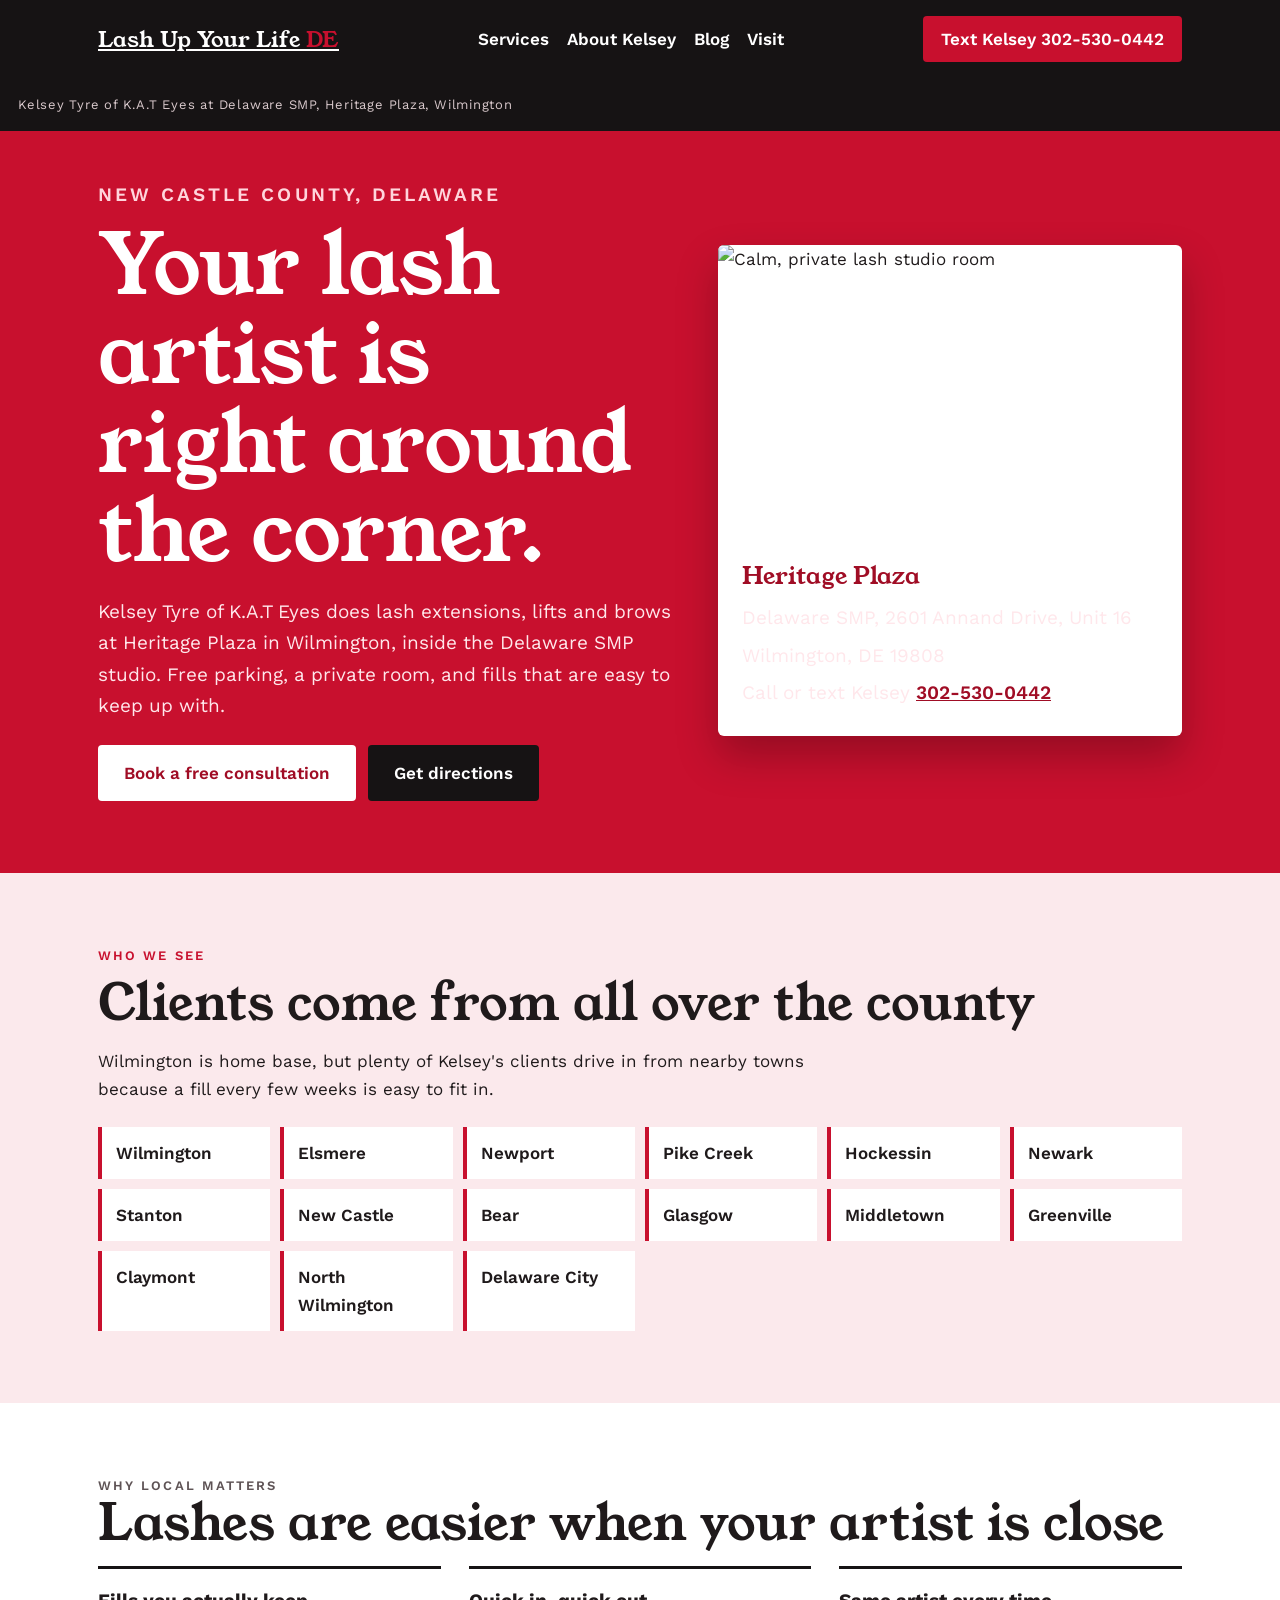
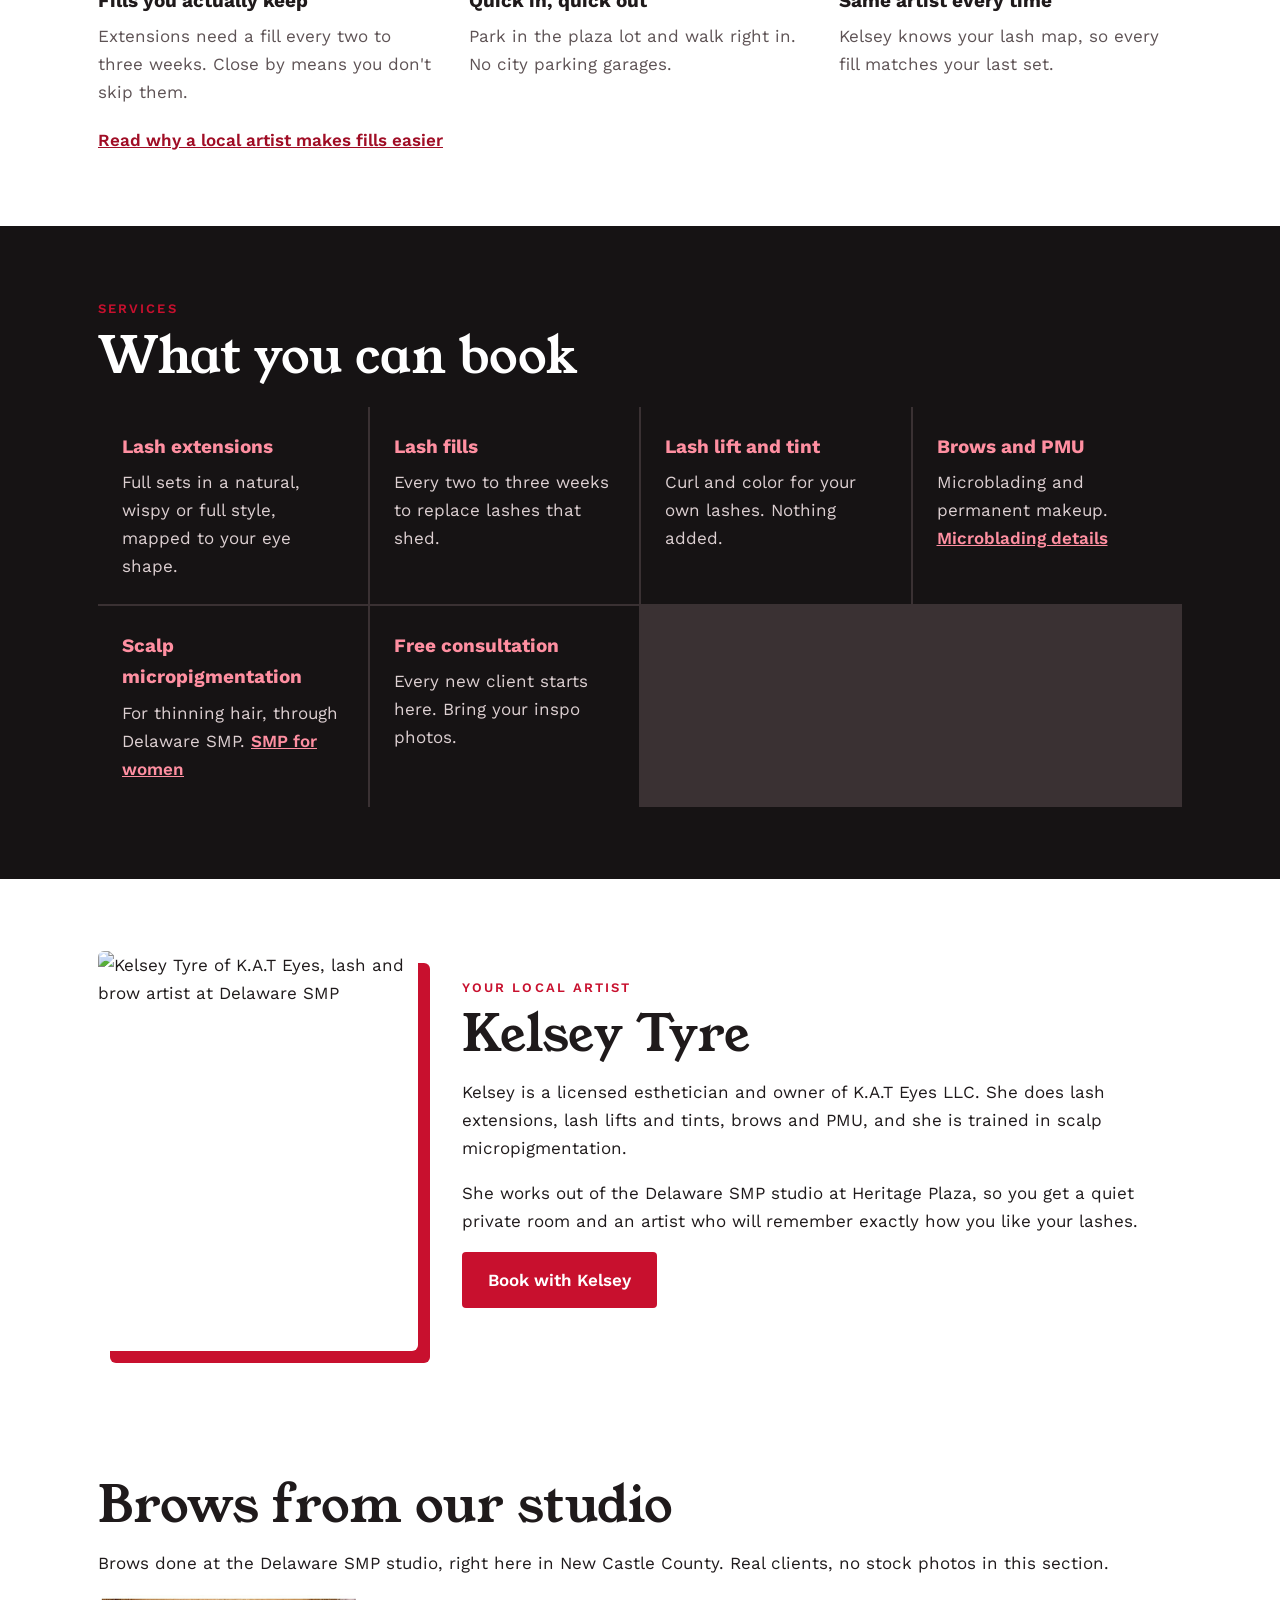
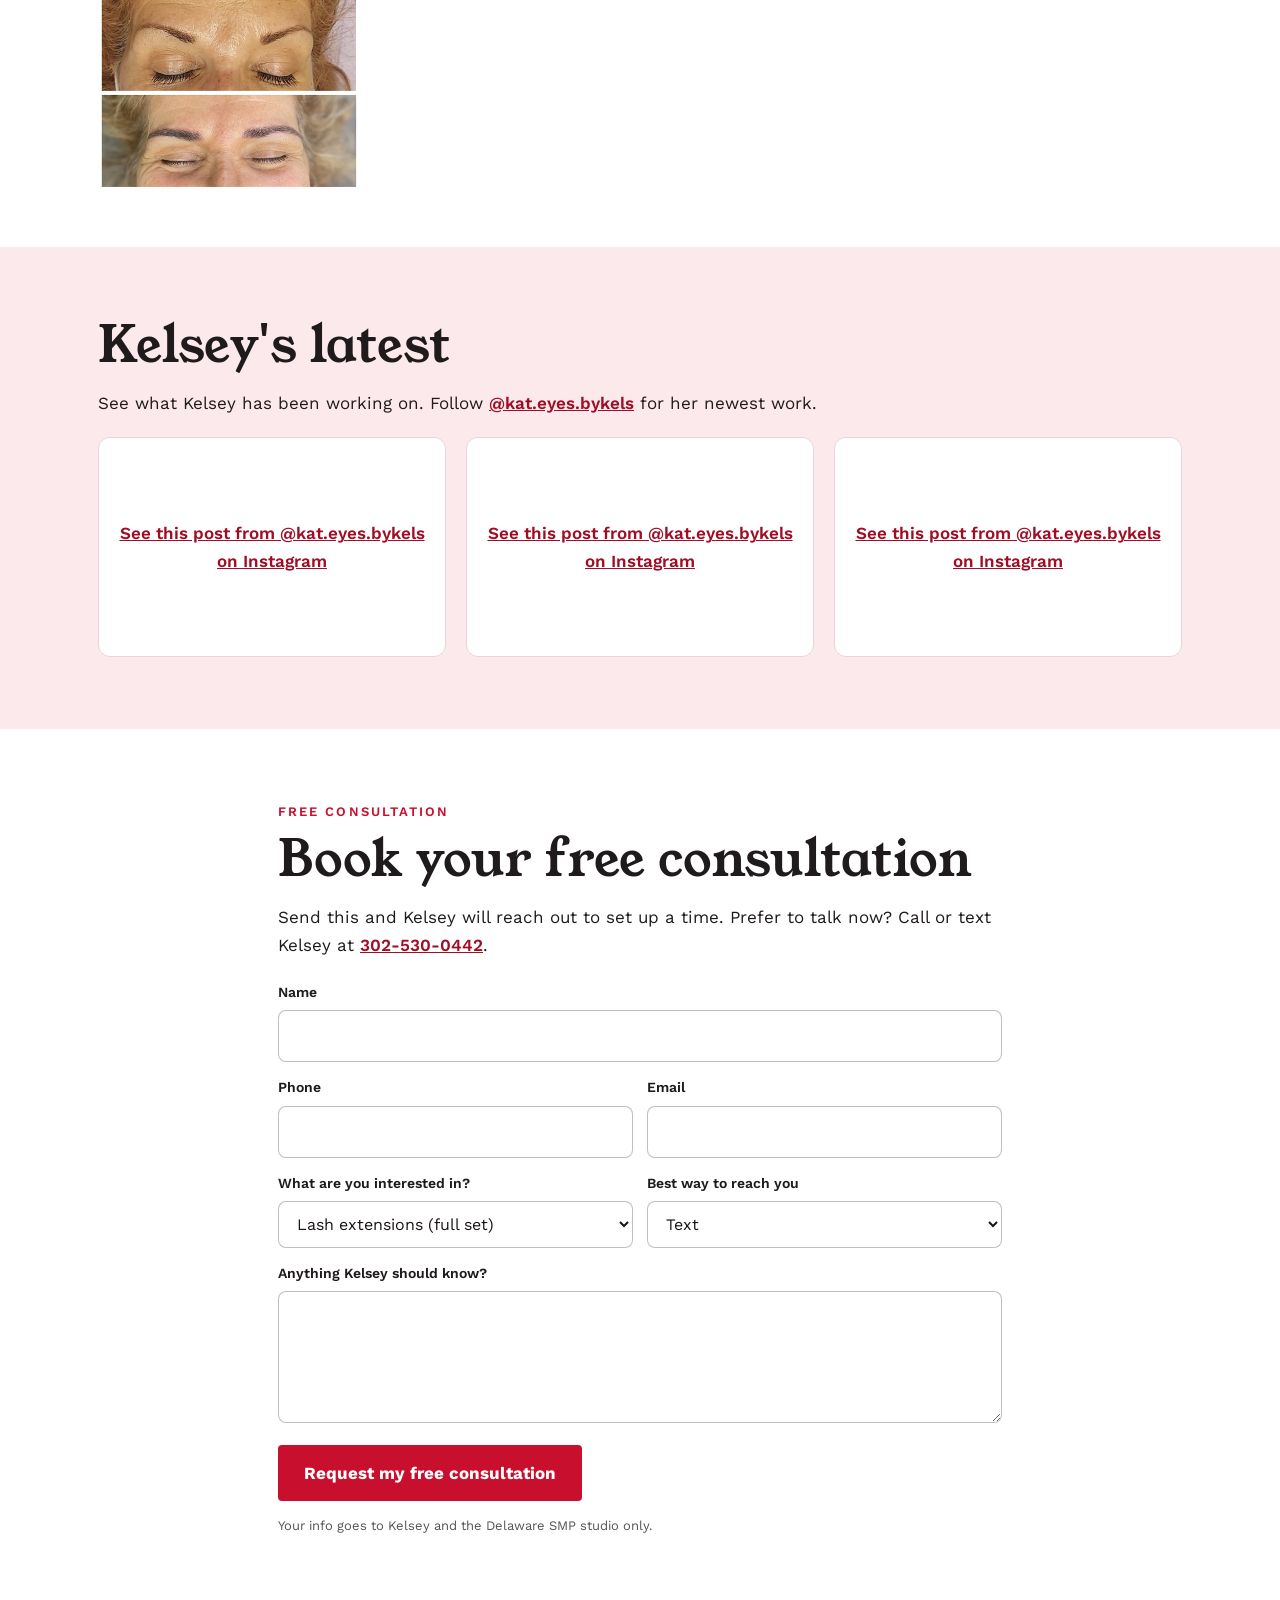
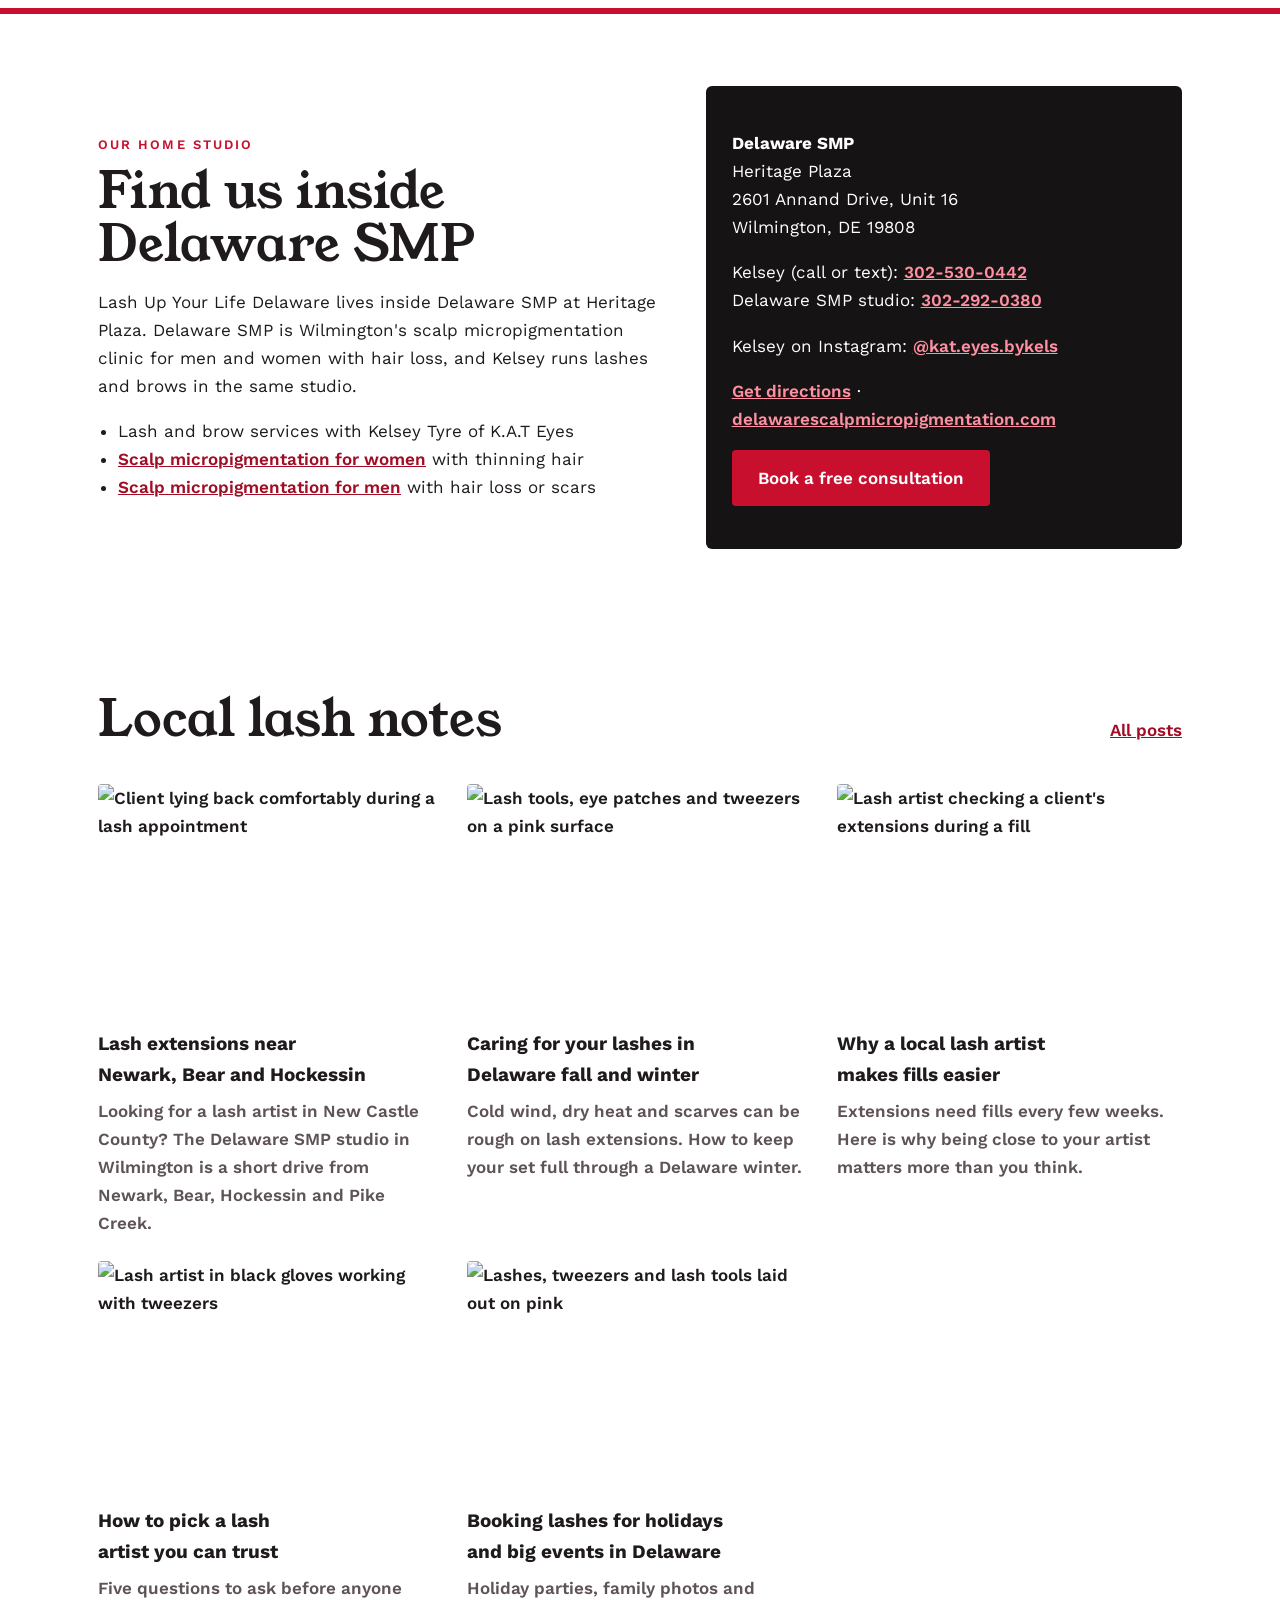
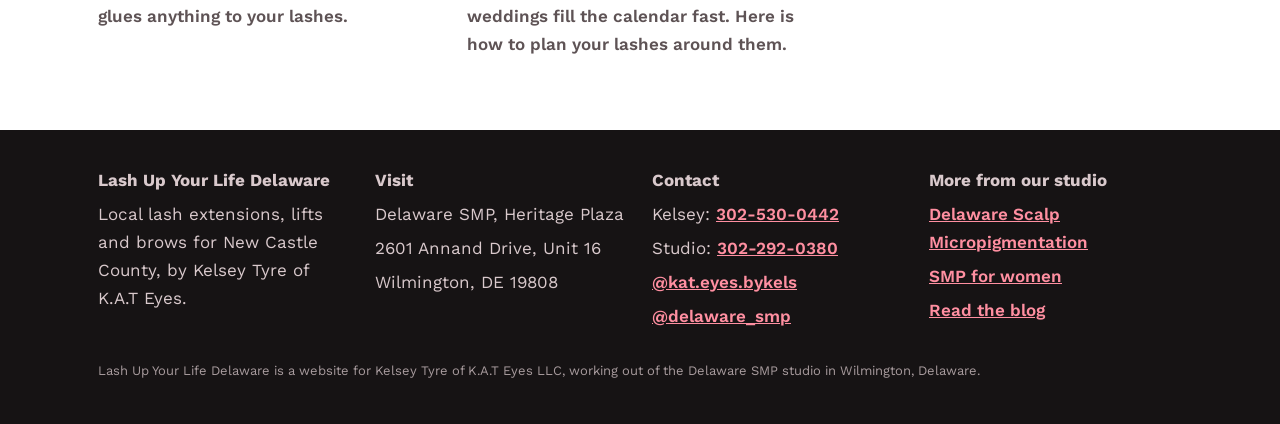
==== commit b23ef859: "Add real before and after brow gallery Co-Authored-By: Claude Opus 5.5 <noreply@anthropic.com> Claud" ====
--- a/index.html
+++ b/index.html
@@ -100,6 +100,13 @@
 </div>
 </section>
 
+<section class="gallery" aria-labelledby="gal-h">
+<div class="wrap">
+<h2 id="gal-h">Brows from our studio</h2>
+<p>Brows done at the Delaware SMP studio, right here in New Castle County. Real clients, no stock photos in this section.</p>
+<div class="gal-grid"><figure><img src="img/microblading-before-after-new-castle-county-de.jpg" alt="Microblading before and after, New Castle County DE" loading="lazy"></figure></div>
+</div>
+</section>
 <section class="ig" aria-labelledby="ig-h">
 <div class="wrap">
 <h2 id="ig-h">Kelsey's latest</h2>
--- a/style.css
+++ b/style.css
@@ -1,3 +1,5 @@
+
+.gallery{padding:56px 0}.gal-grid{display:grid;grid-template-columns:repeat(auto-fill,minmax(220px,1fr));gap:12px;margin-top:18px}.gal-grid figure{margin:0;border-radius:10px;overflow:hidden}.gal-grid img{width:100%;height:auto;display:block}
 
 *{box-sizing:border-box}
 html{scroll-behavior:smooth}
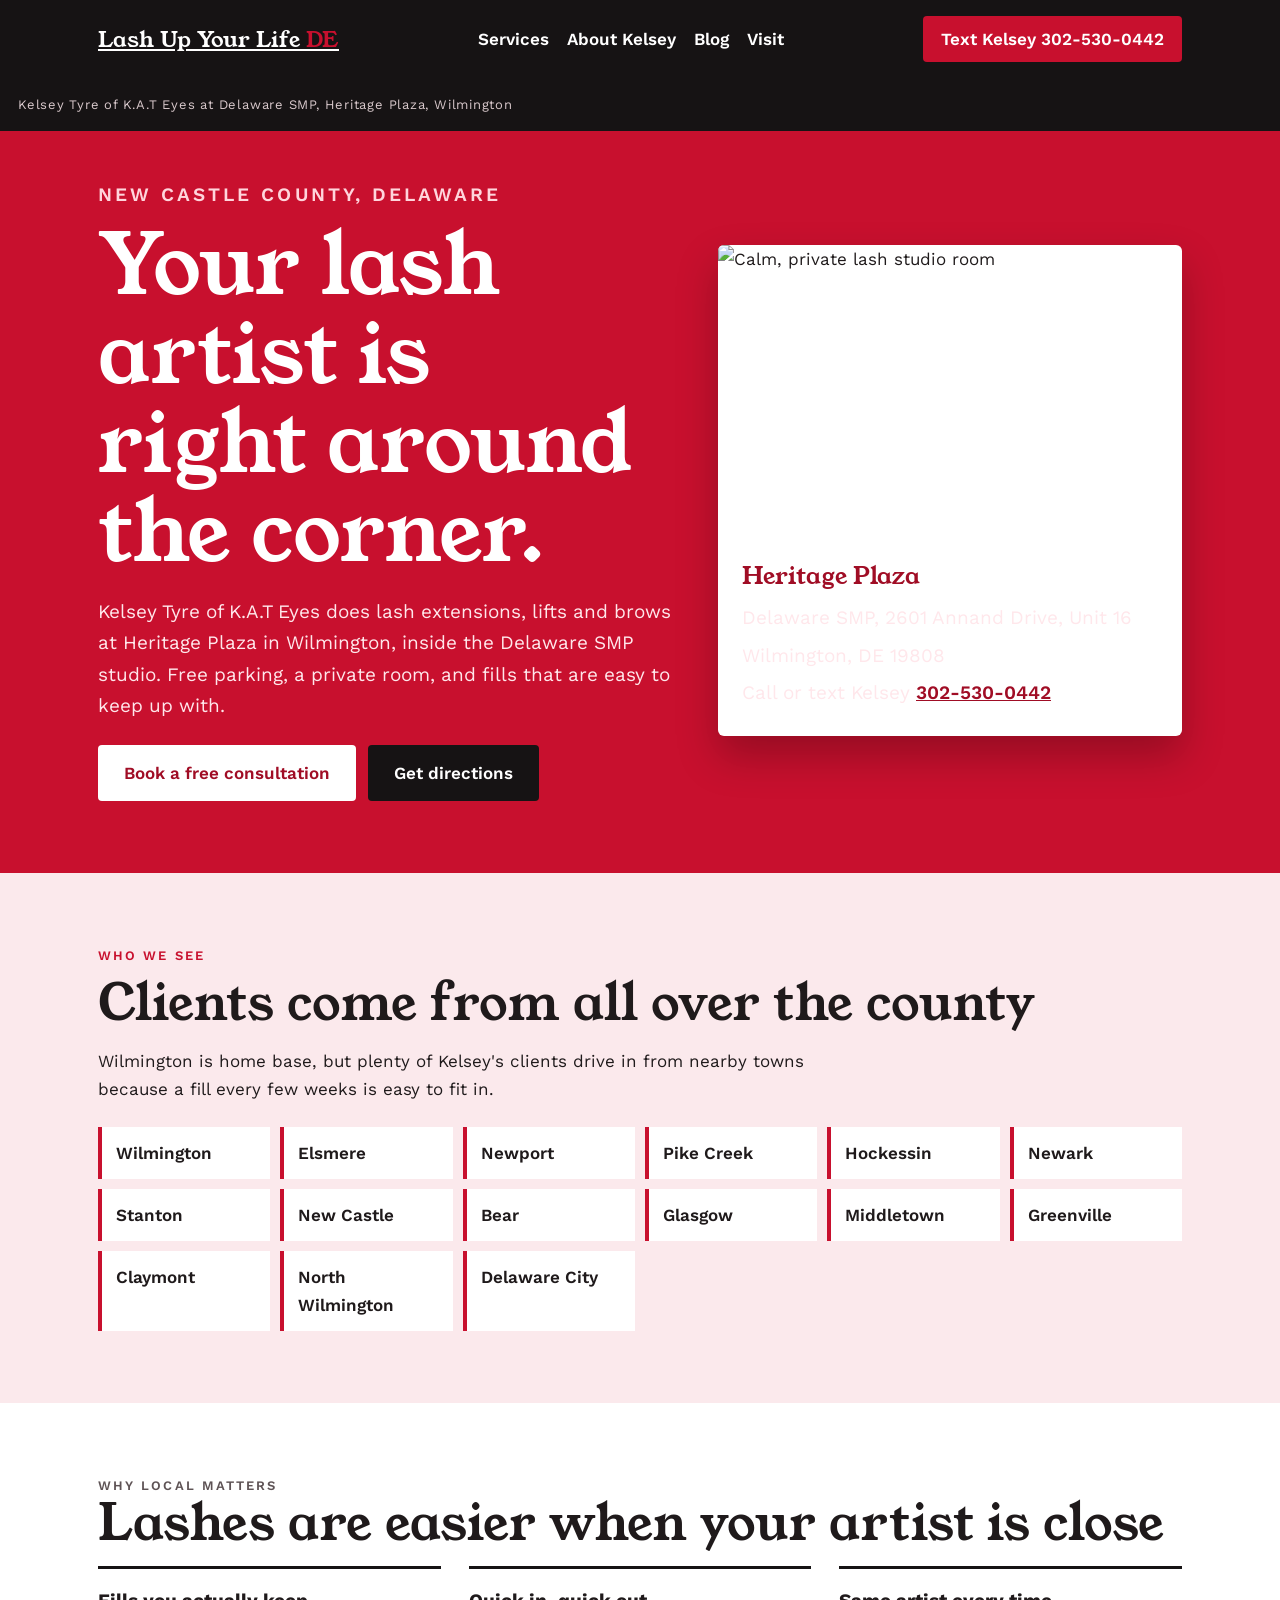
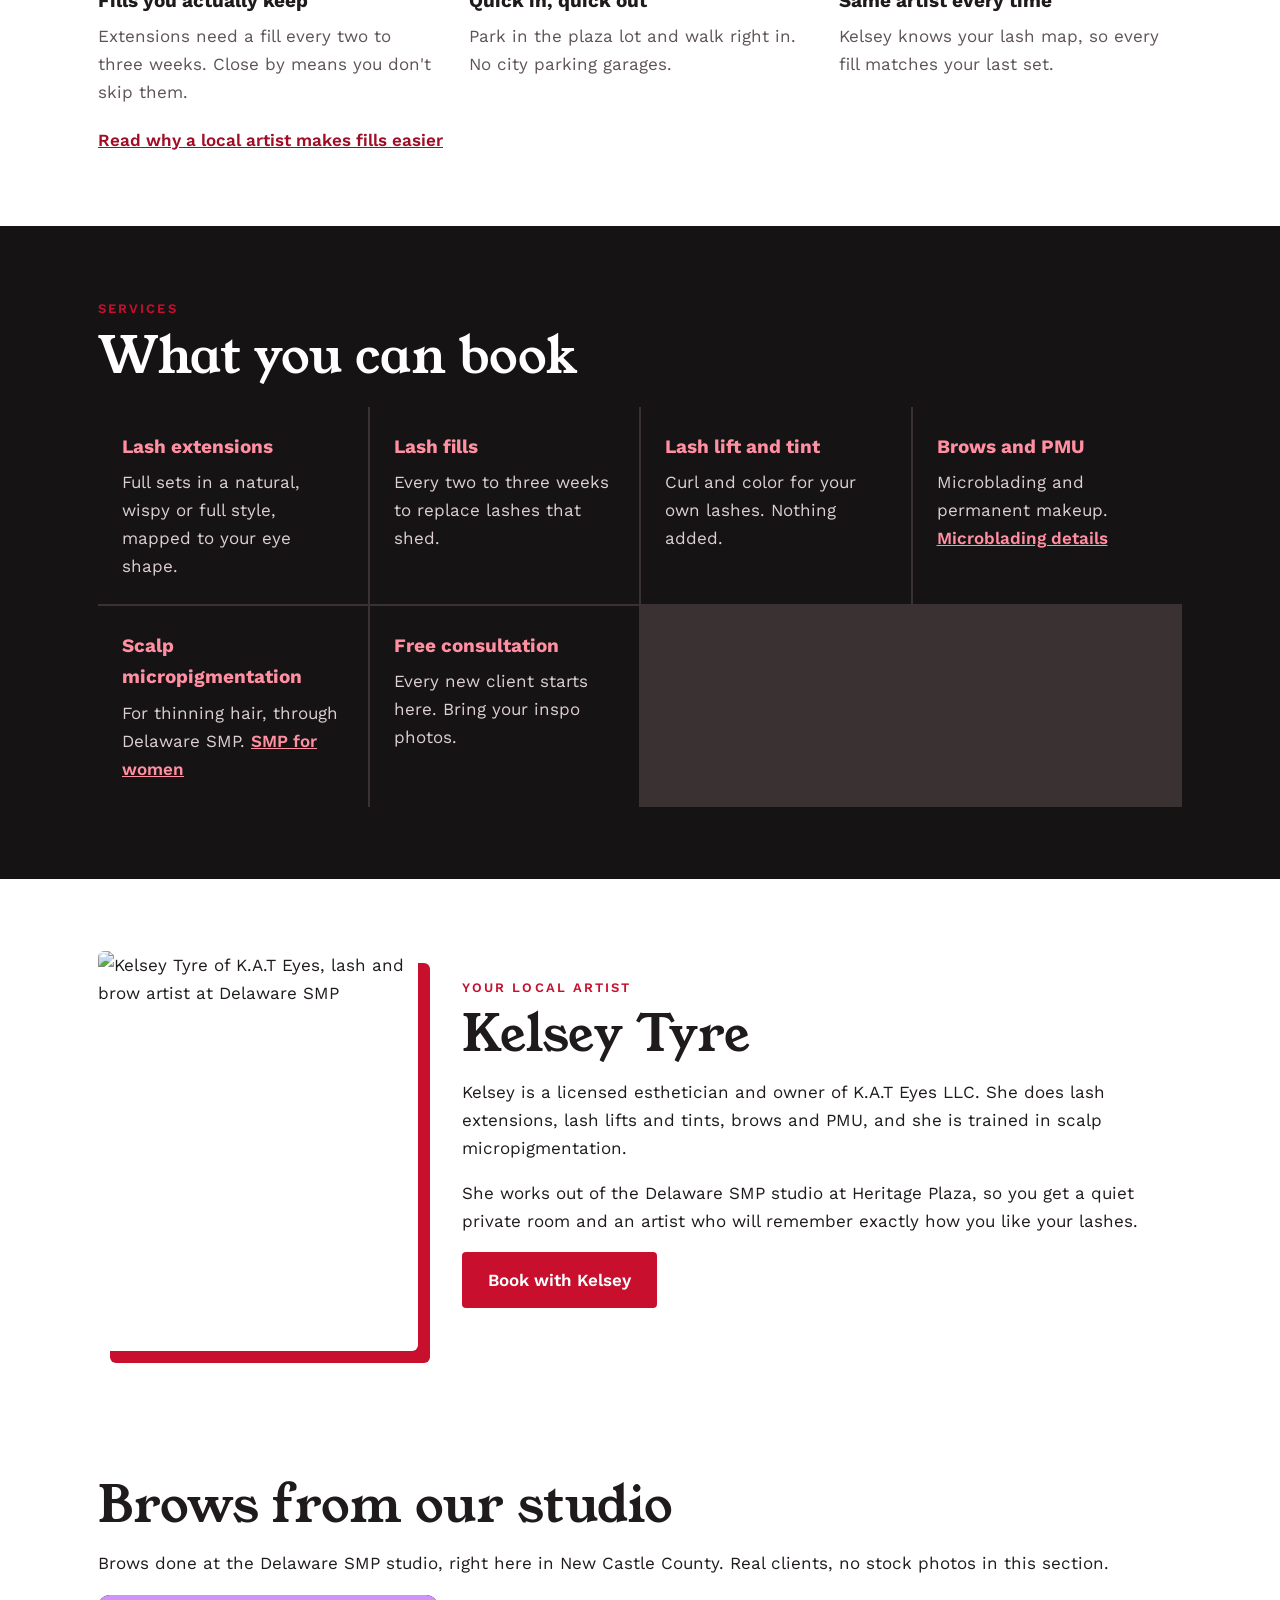
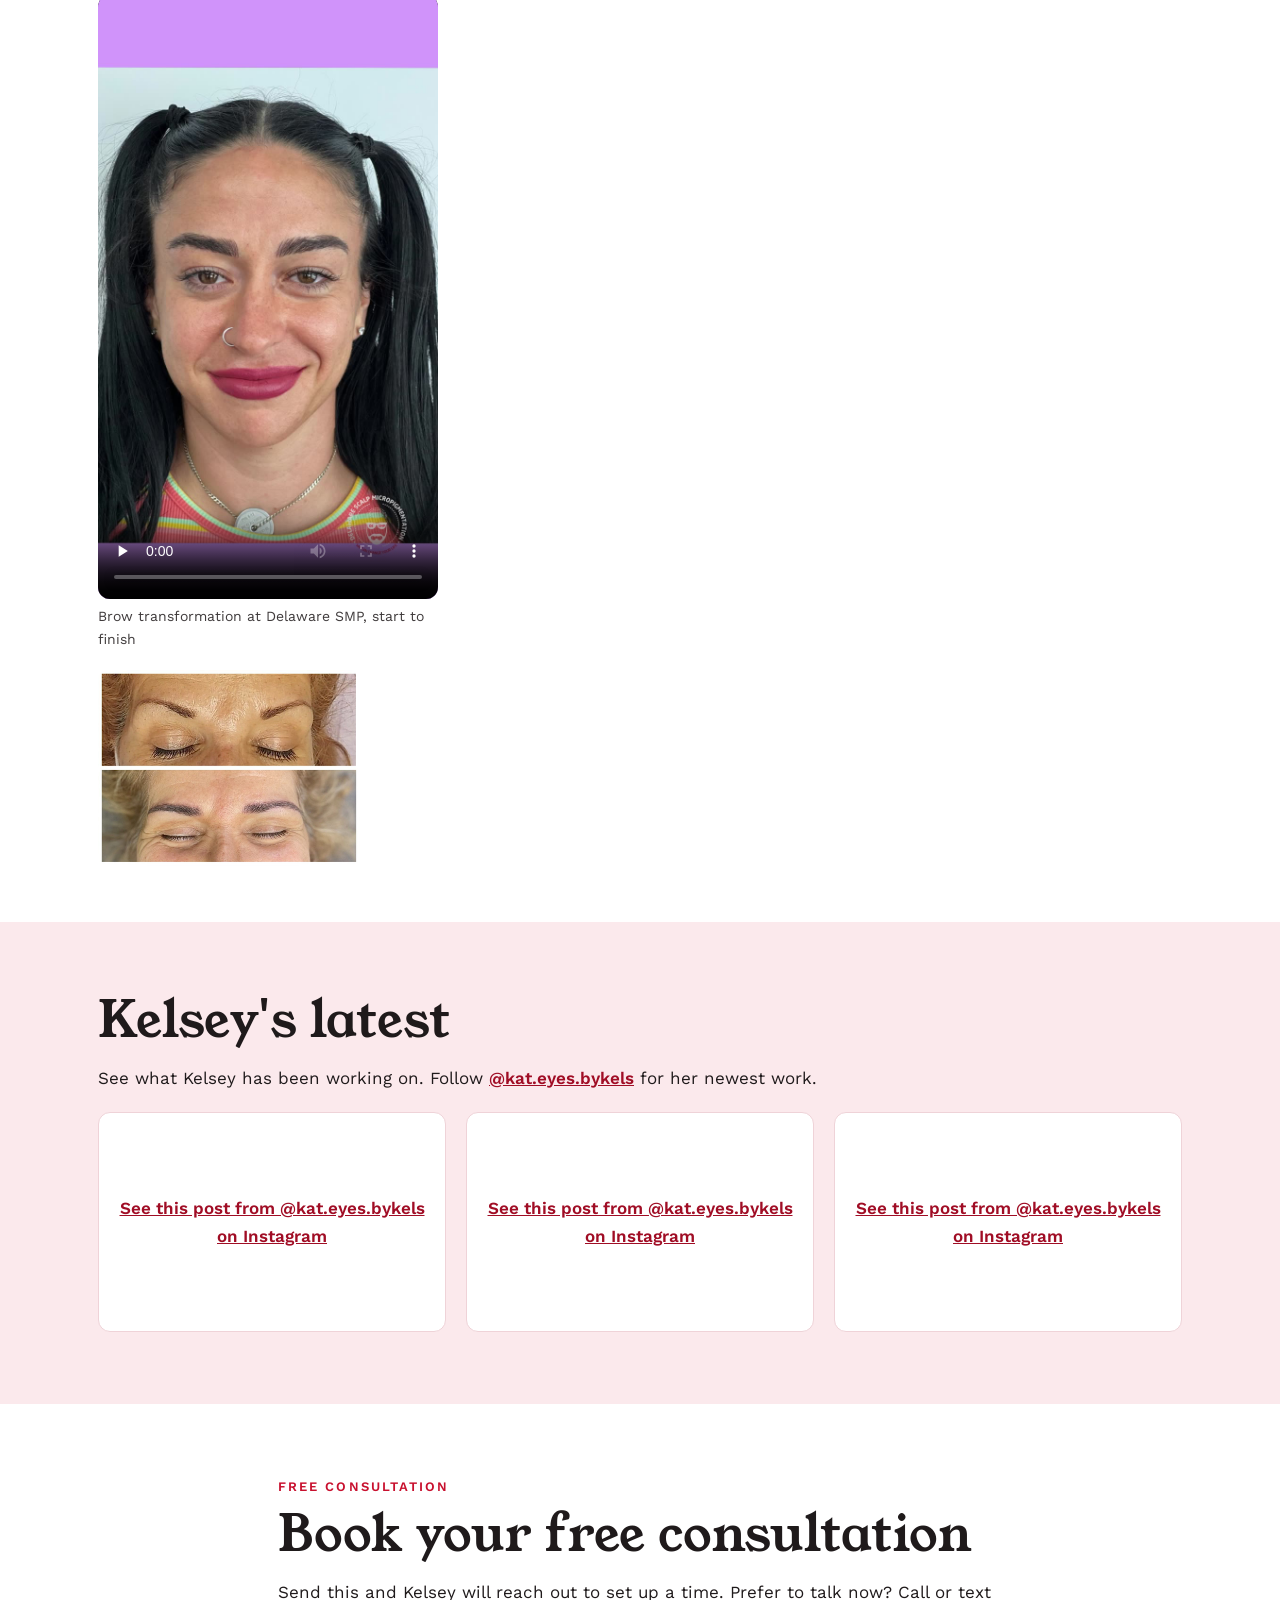
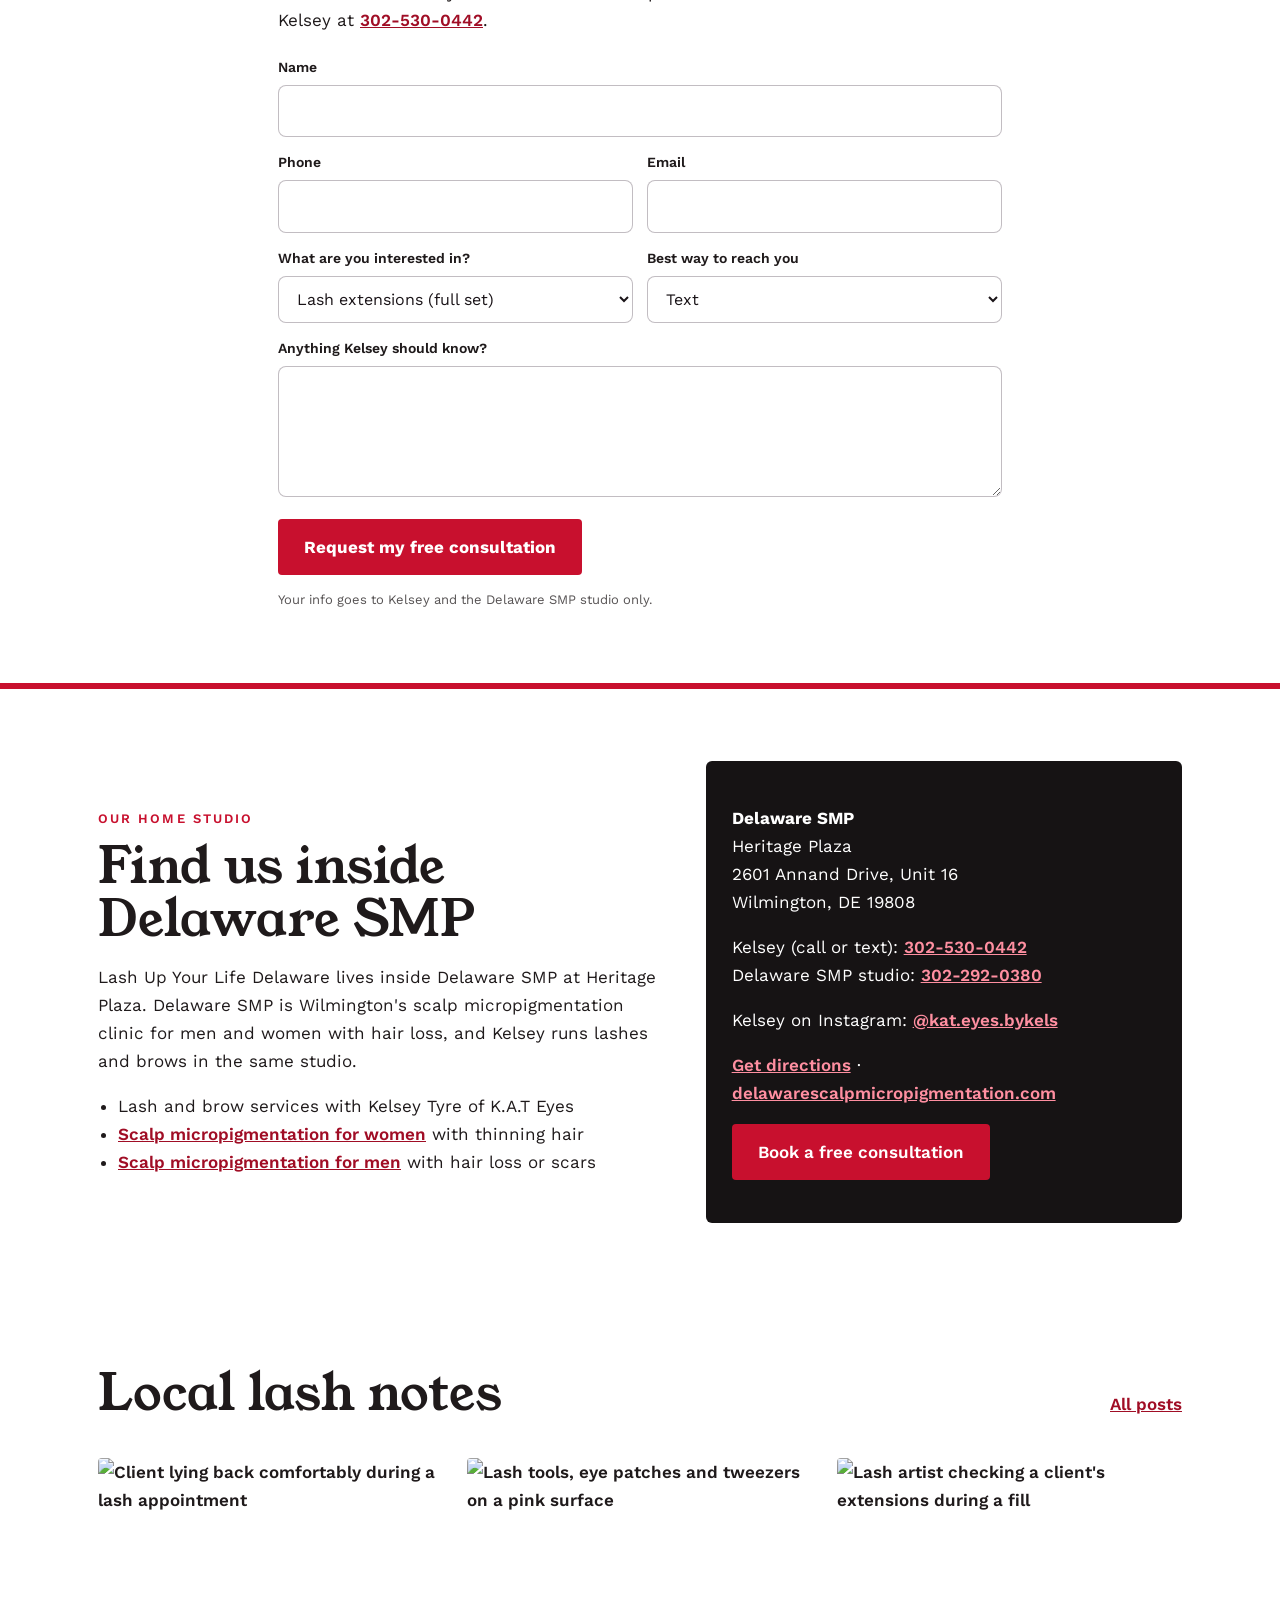
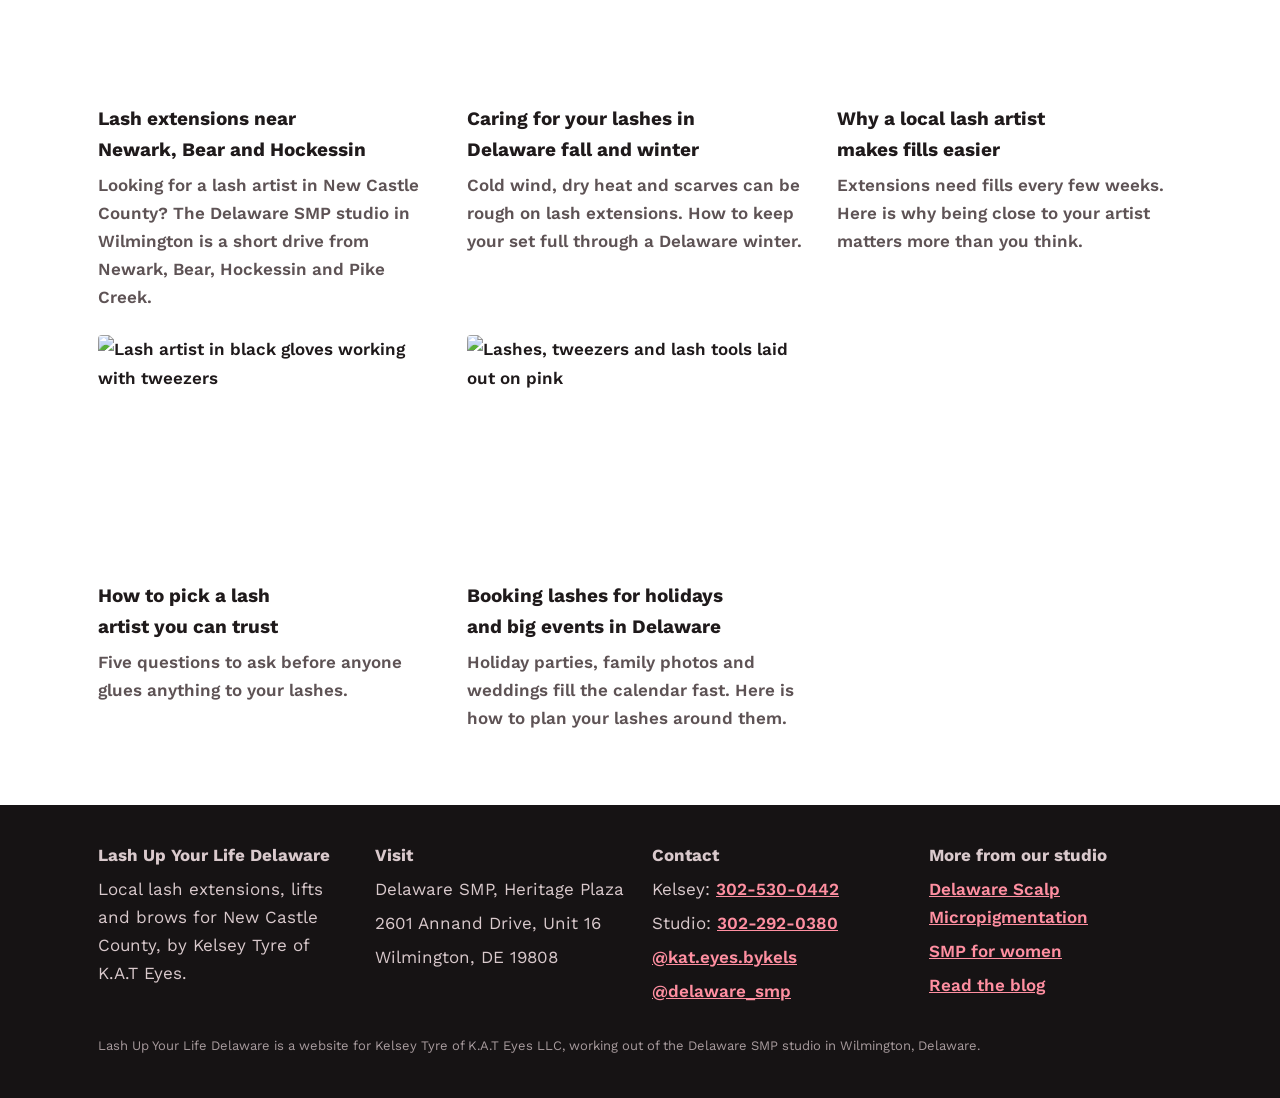
==== commit 7edd8752: "Add brow videos Co-Authored-By: Claude Opus 5.5 <noreply@anthropic.com> Claude-Session: https://clau" ====
--- a/index.html
+++ b/index.html
@@ -104,7 +104,7 @@
 <div class="wrap">
 <h2 id="gal-h">Brows from our studio</h2>
 <p>Brows done at the Delaware SMP studio, right here in New Castle County. Real clients, no stock photos in this section.</p>
-<div class="gal-grid"><figure><img src="img/microblading-before-after-new-castle-county-de.jpg" alt="Microblading before and after, New Castle County DE" loading="lazy"></figure></div>
+<div class="gal-vids"><figure class="gal-vid"><video controls playsinline preload="none" poster="img/microblading-transformation-delaware-smp.jpg" aria-label="Brow transformation at Delaware SMP, start to finish"><source src="img/microblading-transformation-delaware-smp.mp4" type="video/mp4"></video><figcaption>Brow transformation at Delaware SMP, start to finish</figcaption></figure></div><div class="gal-grid"><figure><img src="img/microblading-before-after-new-castle-county-de.jpg" alt="Microblading before and after, New Castle County DE" loading="lazy"></figure></div>
 </div>
 </section>
 <section class="ig" aria-labelledby="ig-h">
--- a/style.css
+++ b/style.css
@@ -1,5 +1,5 @@
 
-.gallery{padding:56px 0}.gal-grid{display:grid;grid-template-columns:repeat(auto-fill,minmax(220px,1fr));gap:12px;margin-top:18px}.gal-grid figure{margin:0;border-radius:10px;overflow:hidden}.gal-grid img{width:100%;height:auto;display:block}
+.gallery{padding:56px 0}.gal-grid{display:grid;grid-template-columns:repeat(auto-fill,minmax(220px,1fr));gap:12px;margin-top:18px}.gal-grid figure{margin:0;border-radius:10px;overflow:hidden}.gal-grid img{width:100%;height:auto;display:block}.gal-vids{display:flex;flex-wrap:wrap;gap:16px;margin-top:18px}.gal-vid{margin:0;width:min(340px,100%)}.gal-vid video{width:100%;aspect-ratio:9/16;border-radius:12px;background:#000;display:block}.gal-vid figcaption{font-size:14px;margin-top:6px;opacity:.85}
 
 *{box-sizing:border-box}
 html{scroll-behavior:smooth}
